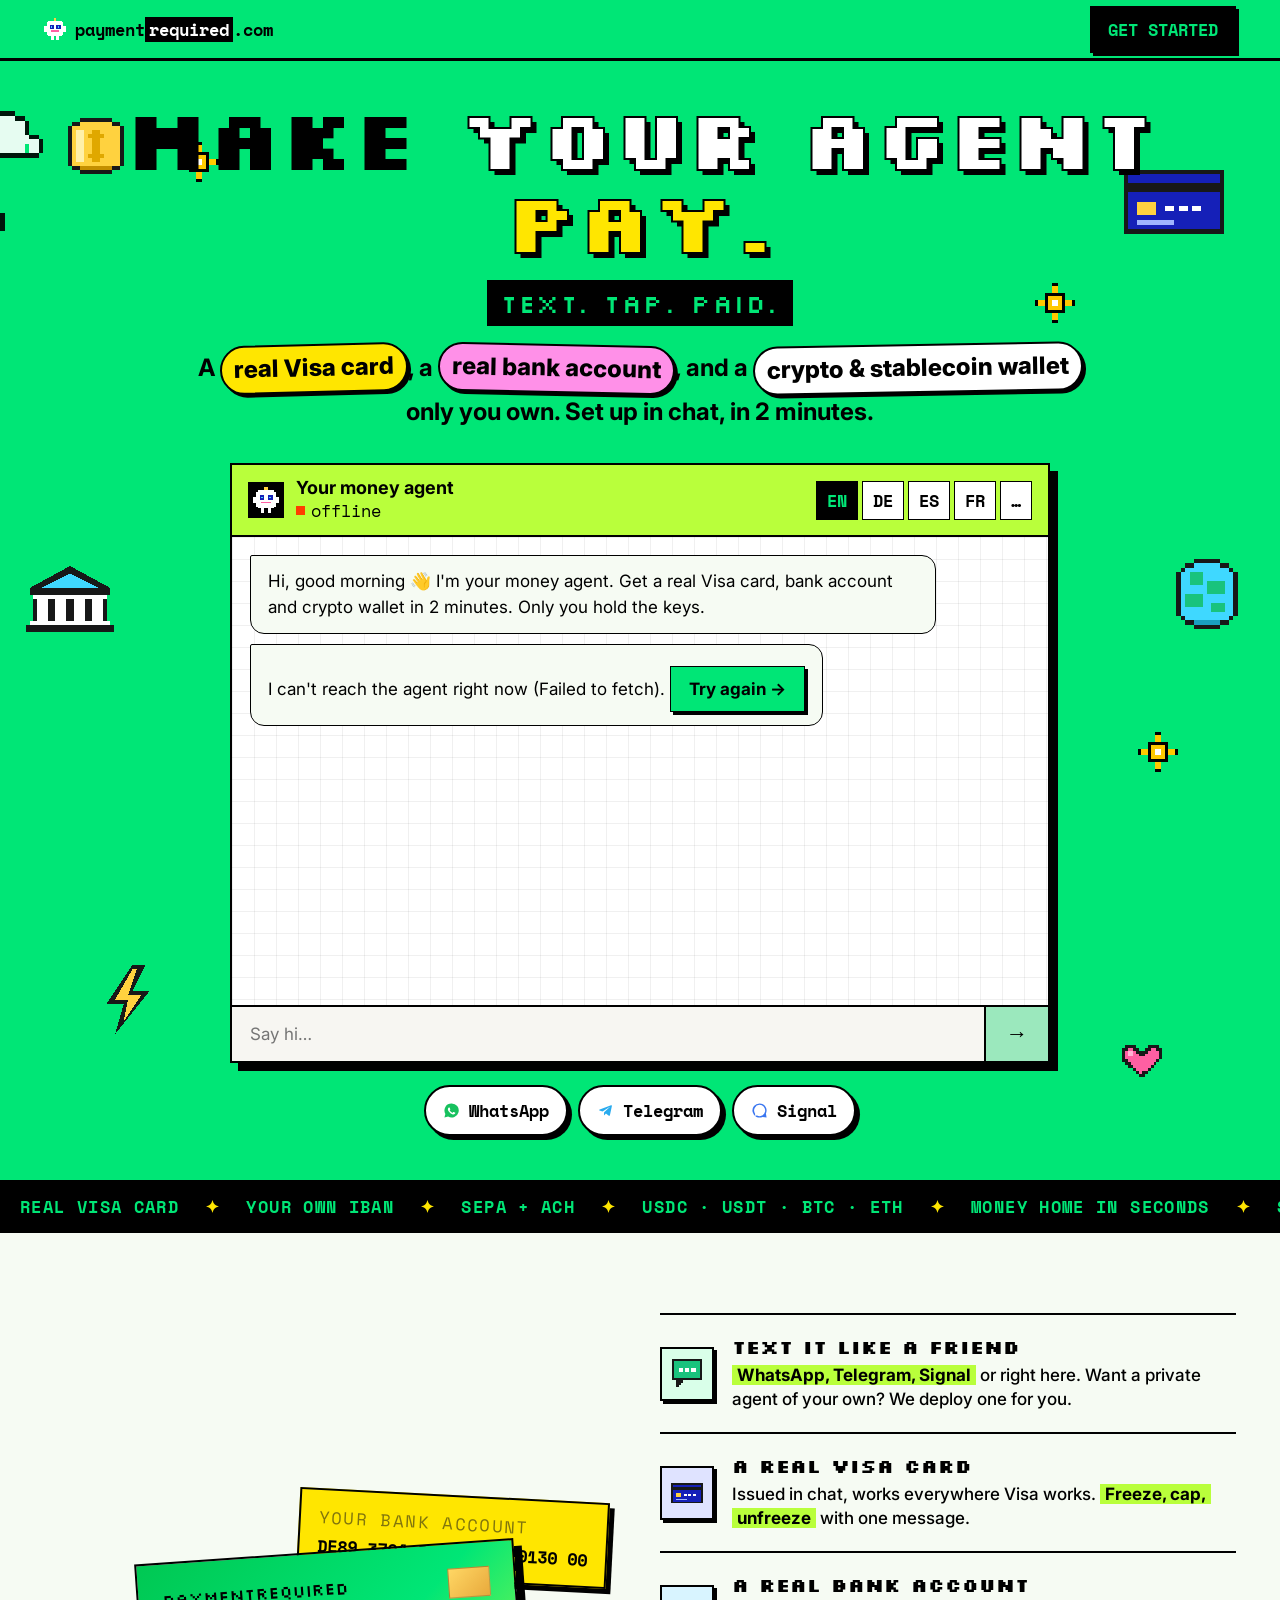
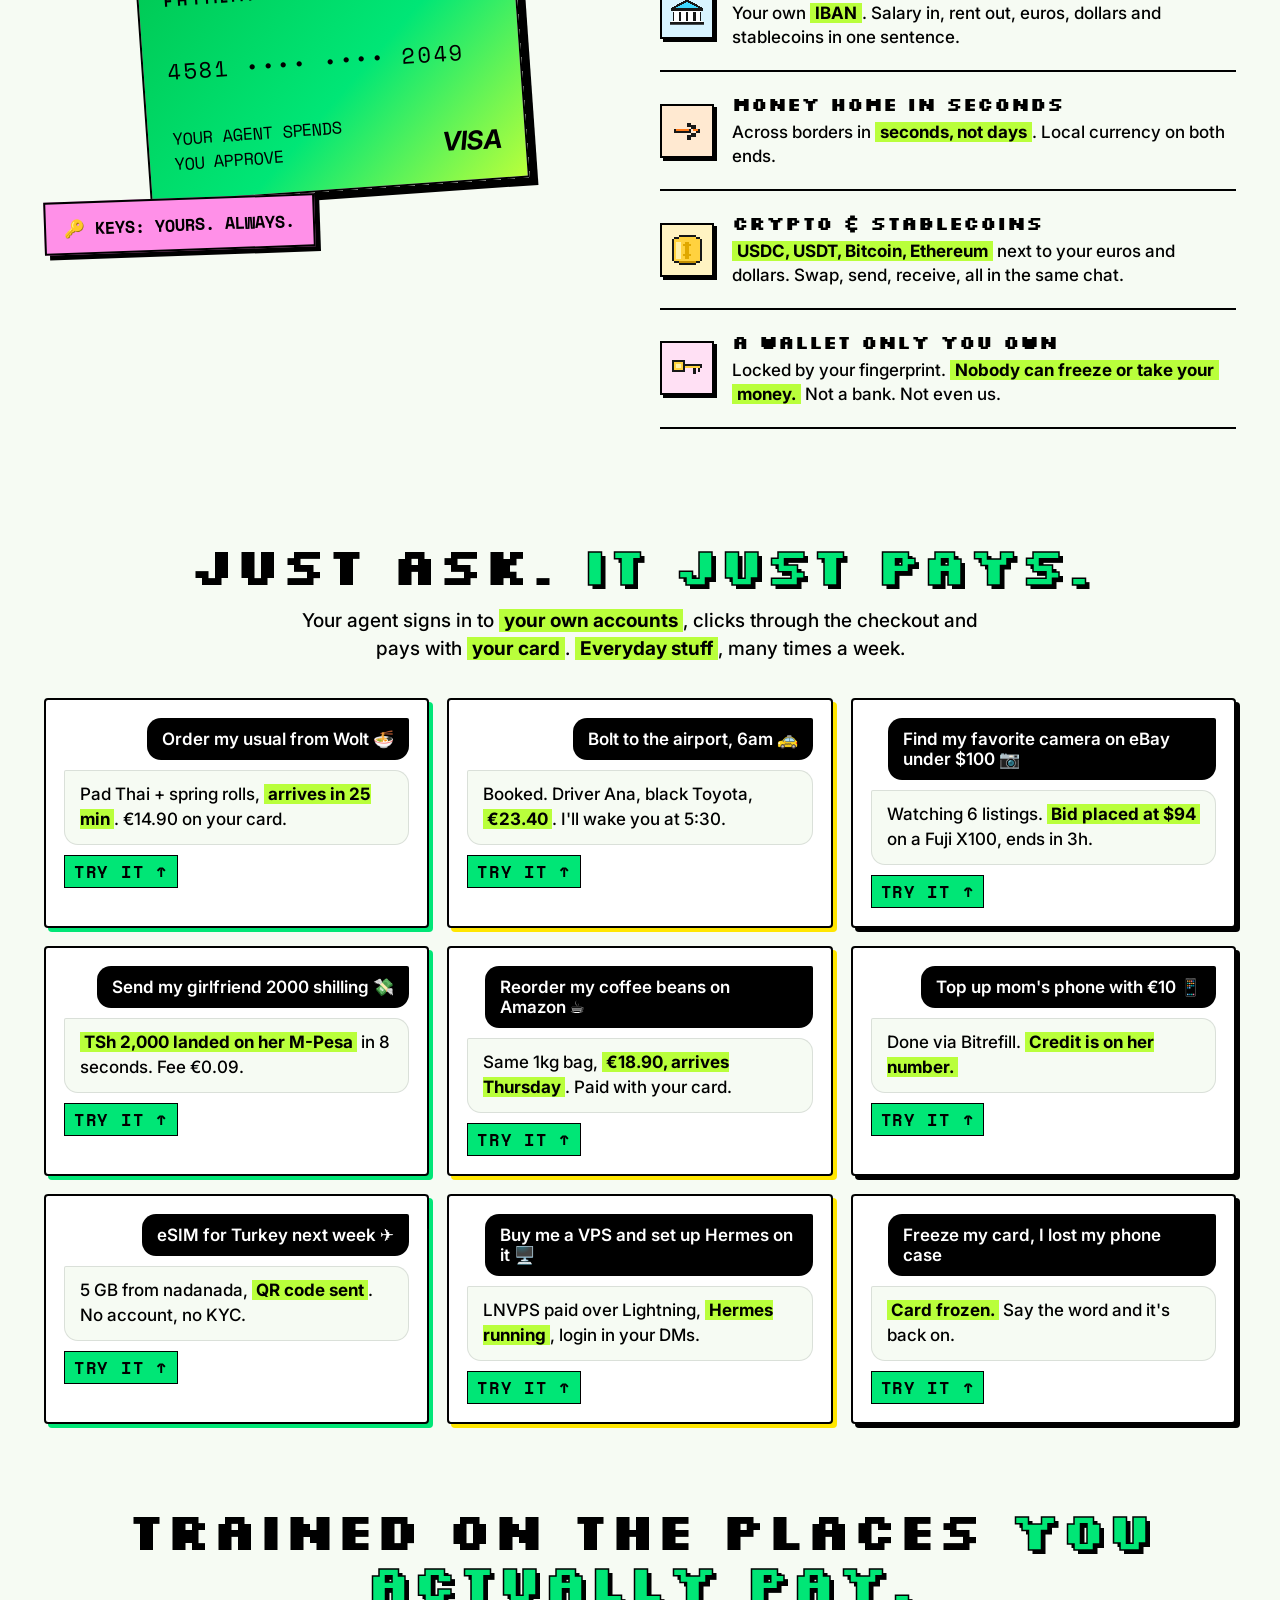
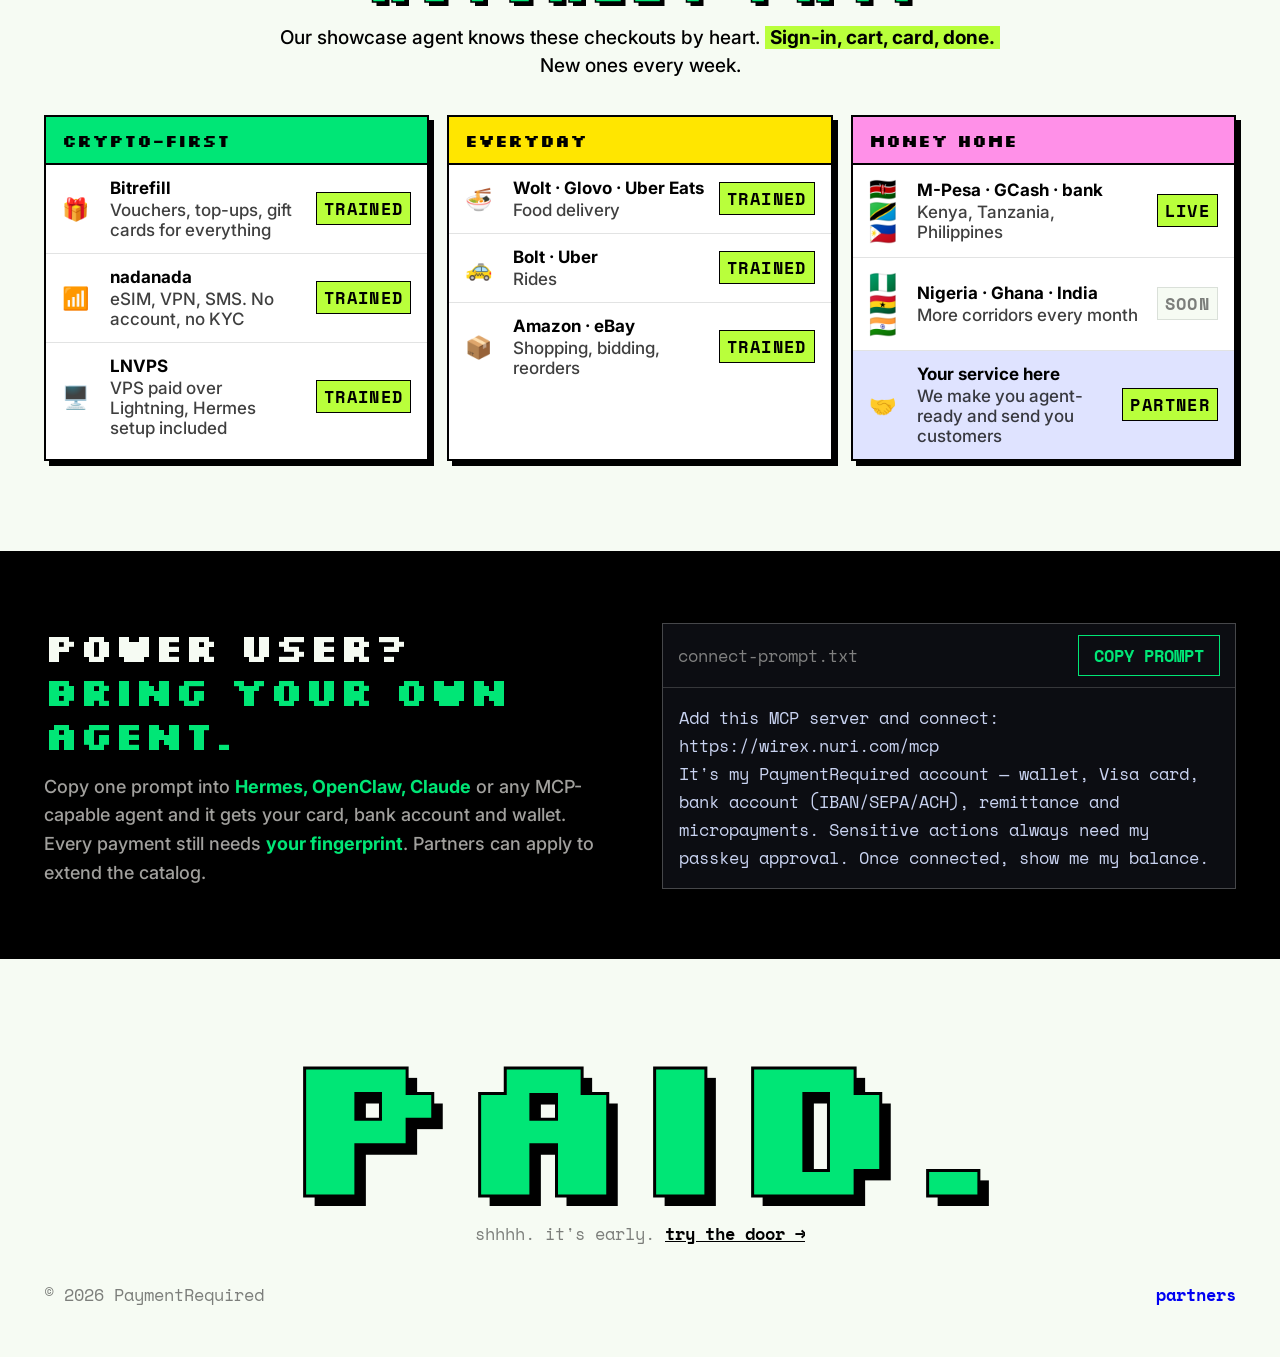
==== index.html @ 4d251772 "Hero text above clouds, pixel grid in chat, full-width chips on mobile" ====
<!doctype html>
<html lang="en">
<head>
<meta charset="utf-8">
<meta name="viewport" content="width=device-width, initial-scale=1, viewport-fit=cover">
<meta name="theme-color" content="#00e676">
<title>PaymentRequired — Make your agent pay</title>
<meta name="description" content="A real Visa card, a real bank account, and a wallet only you own. Run by an agent in the chats you already use.">
<meta property="og:title" content="PaymentRequired — Make your agent pay">
<meta property="og:description" content="Agent Visa card + bank account in 2 minutes. You hold the keys.">
<link rel="preconnect" href="https://fonts.googleapis.com">
<link rel="preconnect" href="https://fonts.gstatic.com" crossorigin>
<link href="https://fonts.googleapis.com/css2?family=Silkscreen:wght@400;700&family=Inter:wght@400;500;600;700&family=Space+Mono:wght@400;700&display=swap" rel="stylesheet">
<style>
:root{
  --paper:#f6fbf3; --ink:#000; --blue:#0000f2; --red:#ff3d00; --lav:#dfe3ff; --bubble:#ff90e8; --green:#00e676; --green2:#00c853; --lime:#b9ff3b;
  --yellow:#ffe600; --pink:#ff90e8; --orange:#ff7a1a; --cyan:#3fd8ff; --mint:#d9ffe9; --acid:#edff45;
  --dim:rgba(23,24,24,.55); --line:rgba(23,24,24,.12); --white:#fff;
}
*{margin:0;padding:0;box-sizing:border-box}
html{scroll-behavior:smooth}
body{background:var(--paper);color:var(--ink);font-family:Inter,system-ui,sans-serif;overflow-x:hidden;-webkit-font-smoothing:antialiased}
a{color:inherit}
.wrap{max-width:1240px;margin:0 auto;padding:0 24px}
svg.px{shape-rendering:crispEdges;image-rendering:pixelated}

/* nav */
nav{position:fixed;top:0;left:0;right:0;z-index:50;background:rgba(0,230,118,.94);backdrop-filter:blur(12px);border-bottom:3px solid var(--ink)}
nav .wrap{display:flex;align-items:center;justify-content:space-between;height:58px}
.logo{font-family:"Space Mono",monospace;font-weight:700;font-size:17px;text-decoration:none;display:flex;align-items:center;gap:9px}
.logo em{font-style:normal;color:#fff;background:var(--ink);padding:0 4px}
@media(max-width:420px){.logo .tld{display:none}}
.navcta{font-family:"Space Mono",monospace;font-size:17px;font-weight:700;text-decoration:none;background:var(--ink);color:var(--green);padding:9px 16px;border:2px solid var(--ink);box-shadow:3px 3px 0 var(--ink);transition:all .15s}
.navcta:hover{transform:translate(1px,1px);box-shadow:2px 2px 0 var(--blue)}

/* hero */
header{padding:96px 0 44px;position:relative;overflow:hidden;background:var(--green);color:var(--ink);border-bottom:3px solid var(--ink)}
.hero{display:flex;flex-direction:column;align-items:center;text-align:center;position:relative}
h1{font-family:Silkscreen,monospace;font-weight:700;text-transform:uppercase;font-size:clamp(34px,6.6vw,104px);line-height:.98;letter-spacing:-.01em;user-select:none}
h1 .l2{color:#fff;-webkit-text-stroke:2px var(--ink);text-shadow:5px 5px 0 var(--ink)}
h1 .l3{color:var(--yellow);-webkit-text-stroke:2px var(--ink);text-shadow:5px 5px 0 var(--ink)}
h1{text-shadow:none}
.punch{font-family:Silkscreen,monospace;font-size:clamp(17px,2.2vw,26px);margin-top:18px;letter-spacing:.06em;background:var(--ink);color:var(--green);display:inline-block;padding:6px 14px}
.tagline{margin:18px 0 30px;font-size:clamp(19px,2vw,24px);font-weight:700;max-width:56ch;line-height:1.7;color:var(--ink)}
.tagline b{color:var(--ink);background:var(--yellow);padding:2px 12px;box-shadow:3px 3px 0 var(--ink);border:2px solid var(--ink);border-radius:999px;white-space:nowrap;font-weight:800;display:inline-block;transform:rotate(-1.5deg)}
.tagline b:nth-of-type(2){background:var(--bubble);transform:rotate(1.2deg)}
.tagline b:nth-of-type(3){background:#fff;transform:rotate(-1deg)}


/* floating pixel sprites */
.sprite{position:absolute;pointer-events:none;z-index:0}
.sprite.cloud{z-index:0;opacity:.9}.sprite:not(.cloud):not(.spark){z-index:1}
.hero h1,.hero .punch,.hero .tagline{position:relative;z-index:2}
.sprite svg{width:100%;height:100%}
.s-coin{width:64px;top:6%;left:5%;animation:bob 3.2s ease-in-out infinite}
.s-card{width:110px;top:14%;right:4%;animation:tilt 5s ease-in-out infinite}
.s-bolt{width:52px;bottom:12%;left:8%;animation:zap 1.6s steps(2) infinite}
.s-heart{width:46px;bottom:8%;right:9%;animation:beat 1.4s ease-in-out infinite}
.s-bank{width:88px;top:48%;left:2%;animation:bob 4.2s ease-in-out .8s infinite}
.s-globe{width:70px;top:44%;right:3%;animation:spin 8s steps(8) infinite}
@media(max-width:1100px){.s-bank,.s-globe{display:none}}
@media(max-width:760px){.sprite:not(.cloud){display:none}}
.cloud{width:150px;animation:drift 40s linear infinite}
.c1{top:7%;left:-8%}.c2{top:20%;left:-20%;width:110px;animation-duration:55s;animation-delay:-20s}.c3{top:12%;left:-14%;width:190px;animation-duration:70s;animation-delay:-45s}.c4{top:26%;left:-10%;width:120px;animation-duration:48s;animation-delay:-10s}
@keyframes drift{to{transform:translateX(120vw)}}
.spark{width:40px;animation:twinkle 1.8s steps(2) infinite}
.k1{top:12%;left:14%}.k2{top:24%;right:16%;animation-delay:.5s}.k3{bottom:14%;left:18%;animation-delay:.9s}.k4{top:62%;right:8%;animation-delay:1.3s}
@keyframes twinkle{50%{opacity:.25;transform:scale(.7) rotate(45deg)}}
@media(max-width:760px){.cloud{width:80px}.spark{display:none}}
@keyframes bob{50%{transform:translateY(-14px)}}
@keyframes tilt{0%,100%{transform:rotate(-8deg)}50%{transform:rotate(8deg) translateY(-8px)}}
@keyframes zap{0%{opacity:1;transform:scale(1)}50%{opacity:.45;transform:scale(1.12)}100%{opacity:1;transform:scale(1)}}
@keyframes beat{0%,100%{transform:scale(1)}30%{transform:scale(1.22)}}
@keyframes spin{to{transform:rotateY(360deg)}}

/* centered chat */
.chatbox{width:min(820px,100%);background:var(--white);color:var(--ink);border:2px solid var(--ink);box-shadow:8px 8px 0 var(--ink);display:flex;flex-direction:column;height:min(600px,70svh);position:relative;z-index:2;text-align:left}
@media(max-width:760px){.chips{width:100%}.chip{flex:1 1 auto;text-align:center}nav .wrap{height:54px}.logo{font-size:17px;gap:6px}.navcta{padding:8px 12px;box-shadow:2px 2px 0 var(--pink)}header{padding:78px 0 28px}.wrap{padding:0 12px}.chatbox{height:78svh;box-shadow:5px 5px 0 var(--ink)}.chathead{padding:10px 12px;flex-wrap:wrap}.langs{margin-left:auto}.langs button{padding:6px 8px}.msgs{padding:12px}.msg{max-width:94%}.msgbtns{gap:8px}.mbtn{padding:11px 13px;flex:1;justify-content:center}.chathead .who{font-size:17px}}
.chathead{display:flex;align-items:center;gap:12px;padding:12px 16px;border-bottom:2px solid var(--ink);background:var(--lime)}
.avatar{width:36px;height:36px;background:var(--ink);display:grid;place-items:center;flex-shrink:0}
.avatar svg{width:26px;height:26px}
.chathead .who{font-weight:700;font-size:18px}
.chathead .st{font-family:"Space Mono",monospace;font-size:17px;color:var(--ink);display:flex;align-items:center;gap:6px;min-height:15px}
.chathead .st::before{content:"";width:9px;height:9px;background:var(--green2);animation:blink 2s infinite;flex-shrink:0}
.chathead .st.err::before{background:var(--red)}
@keyframes blink{50%{opacity:.35}}
.langs{margin-left:auto;display:flex;gap:4px}
.langs button{font-family:"Space Mono",monospace;font-size:17px;font-weight:700;border:1.5px solid var(--ink);background:var(--white);padding:6px 10px;cursor:pointer;transition:all .12s}
.langs button:hover,.langs button.on{background:var(--ink);color:var(--green)}
.msgs{flex:1;overflow-y:auto;padding:18px;display:flex;flex-direction:column;gap:10px;scrollbar-width:thin;background-color:var(--white);background-image:linear-gradient(rgba(0,0,0,.06) 1px,transparent 1px),linear-gradient(90deg,rgba(0,0,0,.06) 1px,transparent 1px);background-size:22px 22px}
.msg{max-width:88%;padding:13px 17px;font-size:17px;line-height:1.5;animation:pop .28s ease both;border:1.5px solid var(--ink);word-break:break-word}
@keyframes pop{from{opacity:0;transform:translateY(6px)}}
.msg.bot{background:var(--paper);align-self:flex-start;border-radius:2px 14px 14px 14px}
.msg.me{background:var(--ink);color:var(--white);border-color:var(--ink);align-self:flex-end;border-radius:14px 2px 14px 14px}
.msg a{color:var(--blue);font-weight:600}
.msg.me a{color:var(--lime)}
.msg .cta{display:inline-block;cursor:pointer;font-family:inherit;margin-top:8px;background:var(--green);color:var(--ink);text-decoration:none;padding:12px 18px;font-weight:700;font-size:17px;box-shadow:3px 3px 0 var(--ink);border:1.5px solid var(--ink)}
.msg .cta:hover{transform:translate(1px,1px);box-shadow:2px 2px 0 var(--ink)}
.chips{display:flex;flex-wrap:wrap;gap:8px;align-self:flex-start;animation:pop .3s .1s ease both}
.chip{padding:11px 18px;border:2px solid var(--ink);background:var(--white);font-size:17px;font-weight:700;cursor:pointer;font-family:inherit;border-radius:999px;transition:all .12s;box-shadow:3px 3px 0 var(--ink)}
.chip:active{transform:translate(2px,2px);box-shadow:1px 1px 0 var(--ink)}
.chip:hover{background:var(--ink);color:var(--paper)}
.chip.hot{background:var(--yellow);border-color:var(--ink);box-shadow:3px 3px 0 var(--ink)}
.chip.hot:hover{background:var(--ink);color:var(--paper)}
.typing{display:flex;gap:5px;padding:13px 16px;background:var(--paper);border:1.5px solid var(--ink);border-radius:2px 14px 14px 14px;align-self:flex-start;width:max-content}
.typing i{width:6px;height:6px;background:var(--green2);animation:tp 1.1s steps(2) infinite}
.typing i:nth-child(2){animation-delay:.18s;background:var(--pink)}.typing i:nth-child(3){animation-delay:.36s;background:var(--green)}
@keyframes tp{50%{transform:translateY(-4px)}}
.composer{display:flex;border-top:2px solid var(--ink)}
.composer input{flex:1;min-width:0;border:none;padding:17px 18px;font-size:17px;font-family:inherit;outline:none;background:var(--white);color:var(--ink)}
.composer input:disabled{background:#f7f6f2}
.composer button{width:64px;border:none;border-left:2px solid var(--ink);background:var(--green);color:var(--ink);font-size:22px;cursor:pointer;transition:background .15s}
.composer button:hover{background:var(--ink);color:var(--green)}
.composer button:disabled{background:#9be8bd;cursor:wait}

.msgbtns{display:flex;gap:10px;flex-wrap:wrap;justify-content:center;margin-top:22px;position:relative;z-index:2}
.mbtn{display:inline-flex;align-items:center;gap:9px;font-family:"Space Mono",monospace;font-size:17px;font-weight:700;text-decoration:none;border:2px solid var(--ink);padding:11px 17px;background:var(--white);color:var(--ink);transition:all .15s;box-shadow:4px 4px 0 var(--ink);border-radius:999px}
.mbtn:hover{transform:translate(2px,2px);box-shadow:1px 1px 0 var(--ink)}
.mbtn.wa:hover{background:var(--lime)}.mbtn.tg:hover{background:#cdeaff}.mbtn.sg:hover{background:#d9e2ff}
.mbtn svg{width:17px;height:17px}

/* approval overlay */
.overlay{position:fixed;inset:0;z-index:100;background:rgba(0,0,0,.55);backdrop-filter:blur(6px);display:none;align-items:center;justify-content:center;padding:20px}
.overlay.on{display:flex}
.ovbox{background:var(--white);border:3px solid var(--ink);box-shadow:8px 8px 0 var(--green);padding:32px 28px;max-width:440px;width:100%;text-align:center}
.ovbox h3{font-family:Silkscreen,monospace;font-size:19px;text-transform:uppercase;line-height:1.3;margin:14px 0 10px}
.ovbox p{font-size:17px;color:var(--dim);font-weight:500;line-height:1.5}
.ovspin{display:flex;gap:8px;justify-content:center}
.ovspin i{width:12px;height:12px;background:var(--green2);animation:tp 1.1s steps(2) infinite}
.ovspin i:nth-child(2){animation-delay:.18s;background:var(--bubble)}.ovspin i:nth-child(3){animation-delay:.36s;background:var(--yellow)}
.ovbtn{margin-top:22px;width:100%;font-family:"Space Mono",monospace;font-size:17px;font-weight:700;background:var(--green);border:2px solid var(--ink);box-shadow:4px 4px 0 var(--ink);padding:14px;cursor:pointer}
.ovbtn:active{transform:translate(2px,2px);box-shadow:1px 1px 0 var(--ink)}
.ovlink{margin-top:14px;background:none;border:none;font-family:"Space Mono",monospace;font-size:17px;color:var(--dim);cursor:pointer;text-decoration:underline}
/* strip */
.strip{border-bottom:3px solid var(--ink);background:var(--ink);color:var(--green);overflow:hidden}
.strip .inner{display:flex;width:max-content;animation:mar 24s linear infinite;padding:11px 0}
@keyframes mar{to{transform:translateX(-50%)}}
.strip span{font-family:"Space Mono",monospace;font-size:17px;font-weight:700;letter-spacing:.08em;white-space:nowrap;padding:0 20px;text-transform:uppercase}
.strip .dot{padding:0 6px;color:var(--yellow)}

/* card visual + features */
.split{display:grid;grid-template-columns:1fr 1fr;gap:40px;padding:80px 0 30px;align-items:center}
@media(max-width:960px){.split{grid-template-columns:1fr}}
.cardside{position:relative;min-height:400px;display:grid;place-items:center}
@media(max-width:760px){.cardside{min-height:0;display:flex;flex-direction:column;gap:18px;align-items:stretch;padding:8px 8px 14px}.cardside .iban,.cardside .keytag{position:static;transform:none;width:100%}.cardside .visa{width:100%;transform:none}.cardside:hover .visa,.cardside:hover .iban,.cardside:hover .keytag{transform:none}.split{padding:40px 0 20px;gap:24px}}
.visa{width:min(380px,92%);aspect-ratio:1.586;background:linear-gradient(135deg,#00c853,#00e676 55%,#b9ff3b);color:var(--ink);border:2px solid var(--ink);box-shadow:8px 8px 0 var(--ink);padding:24px;display:flex;flex-direction:column;justify-content:space-between;transform:rotate(-4deg);transition:transform .4s cubic-bezier(.2,.8,.2,1);position:relative;z-index:3;overflow:hidden}
.visa::after{content:"";position:absolute;inset:0;background:linear-gradient(115deg,transparent 40%,rgba(255,255,255,.18) 50%,transparent 60%);transform:translateX(-120%);animation:shine 4s ease-in-out infinite}
@keyframes shine{40%{transform:translateX(120%)}100%{transform:translateX(120%)}}
.cardside:hover .visa{transform:rotate(0) scale(1.03)}
.visa .top{display:flex;justify-content:space-between;align-items:flex-start}
.visa .brand{font-family:Silkscreen,monospace;font-size:17px}
.visa .chipp{width:42px;height:30px;background:linear-gradient(135deg,#ffd764,#e8a93c);border:1px solid rgba(0,0,0,.25)}
.visa .num{font-family:"Space Mono",monospace;font-size:clamp(17px,2.2vw,22px);letter-spacing:.12em}
.visa .bot{display:flex;justify-content:space-between;align-items:flex-end;font-family:"Space Mono",monospace;font-size:17px}
.visa .vlogo{font-style:italic;font-weight:700;font-size:26px;font-family:Inter,sans-serif;letter-spacing:-.03em}
.iban{position:absolute;top:6%;right:2%;background:var(--yellow);border:2px solid var(--ink);box-shadow:5px 5px 0 var(--ink);padding:14px 18px;transform:rotate(3deg);z-index:2;transition:transform .4s}
.cardside:hover .iban{transform:rotate(6deg) translateY(-6px)}
.iban .lbl{font-family:"Space Mono",monospace;font-size:17px;letter-spacing:.14em;color:var(--dim);text-transform:uppercase}
.iban .val{font-family:"Space Mono",monospace;font-size:17px;font-weight:700;margin-top:4px}
.keytag{position:absolute;bottom:5%;left:0;background:var(--bubble);color:var(--ink);border:2px solid var(--ink);box-shadow:5px 5px 0 var(--ink);padding:12px 18px;transform:rotate(-2deg);z-index:4;font-family:"Space Mono",monospace;font-size:17px;font-weight:700;transition:transform .4s}
.cardside:hover .keytag{transform:rotate(-5deg) translateY(4px)}

.feat{display:flex;flex-direction:column;gap:0;border-top:2px solid var(--ink)}
.frow{display:grid;grid-template-columns:56px 1fr;gap:16px;align-items:center;padding:20px 0;border-bottom:2px solid var(--ink);transition:background .15s}
.frow:hover{background:var(--white)}
.frow .ic{width:54px;height:54px;border:2px solid var(--ink);display:grid;place-items:center;box-shadow:3px 3px 0 var(--ink)}
.frow .ic svg{width:34px;height:34px}
.frow h3{font-family:Silkscreen,monospace;font-size:19px;text-transform:uppercase;line-height:1.3}
.frow p{font-size:17px;color:var(--ink);font-weight:500;margin-top:3px;line-height:1.45}
.frow p b{color:var(--ink);background:var(--lime);padding:0 5px;box-decoration-break:clone;-webkit-box-decoration-break:clone}

/* ask bubbles */
.askwrap{padding:80px 0}
.askhead{font-family:Silkscreen,monospace;text-transform:uppercase;font-size:clamp(24px,4.2vw,52px);line-height:1;margin-bottom:38px;text-align:center}
.askhead em{font-style:normal;color:var(--green);-webkit-text-stroke:1.5px var(--ink);text-shadow:4px 4px 0 var(--ink)}
.bubbles{display:grid;grid-template-columns:repeat(3,1fr);gap:18px}
@media(max-width:960px){.bubbles{grid-template-columns:1fr}}
.bub{background:var(--white);border:2px solid var(--ink);box-shadow:4px 4px 0 var(--ink);padding:18px;display:flex;flex-direction:column;gap:10px;transition:transform .15s;cursor:pointer;border-radius:4px}
.bub:hover{transform:translate(-2px,-2px);box-shadow:6px 6px 0 var(--ink)}
.bub:nth-child(1){box-shadow:4px 4px 0 var(--green)}.bub:nth-child(2){box-shadow:4px 4px 0 var(--yellow)}.bub:nth-child(3){box-shadow:4px 4px 0 var(--ink)}
.bub:nth-child(4){box-shadow:4px 4px 0 var(--green)}.bub:nth-child(5){box-shadow:4px 4px 0 var(--yellow)}.bub:nth-child(6){box-shadow:4px 4px 0 var(--ink)}
.bub .q{align-self:flex-end;background:var(--ink);color:var(--white);padding:11px 15px;border-radius:14px 2px 14px 14px;font-size:17px;font-weight:600;max-width:95%}
.bub .a{align-self:flex-start;background:var(--paper);border:1.5px solid var(--line);padding:11px 15px;border-radius:2px 14px 14px 14px;font-size:17px;color:var(--ink);font-weight:500;line-height:1.5}
.bub .a b{color:var(--ink);background:var(--lime);padding:0 4px}
.bub .try{font-family:"Space Mono",monospace;font-size:17px;color:var(--ink);background:var(--green);align-self:flex-start;padding:3px 9px;border:1.5px solid var(--ink);font-weight:700;letter-spacing:.1em}


.askintro{text-align:center;max-width:60ch;margin:-22px auto 34px;font-size:19px;color:var(--ink);font-weight:500;line-height:1.5}
.askintro b{color:var(--ink);background:var(--lime);padding:0 5px}
.bub:nth-child(7){box-shadow:4px 4px 0 var(--green)}.bub:nth-child(8){box-shadow:4px 4px 0 var(--yellow)}.bub:nth-child(9){box-shadow:4px 4px 0 var(--ink)}
.catwrap{padding:0 0 90px}
.cat{display:grid;grid-template-columns:repeat(3,1fr);gap:18px}
@media(max-width:960px){.cat{grid-template-columns:1fr}}
.catgroup{border:2px solid var(--ink);background:var(--white);box-shadow:5px 5px 0 var(--ink)}
.catgroup h4{font-family:Silkscreen,monospace;font-size:17px;text-transform:uppercase;padding:12px 16px;border-bottom:2px solid var(--ink);background:var(--green)}
.catgroup:nth-child(2) h4{background:var(--yellow)}.catgroup:nth-child(3) h4{background:var(--bubble)}
.catitem{display:grid;grid-template-columns:36px 1fr auto;gap:12px;align-items:center;padding:13px 16px;border-bottom:1.5px solid var(--line);text-decoration:none;transition:background .12s}
.catitem:last-child{border-bottom:none}
a.catitem:hover{background:var(--paper)}
.catitem .ci{font-size:22px;line-height:1}
.catitem b{display:block;font-size:17px}
.catitem small{display:block;font-size:17px;color:var(--ink);opacity:.75;font-weight:500;margin-top:2px}
.catitem .tag{font-family:"Space Mono",monospace;font-size:17px;font-weight:700;text-transform:uppercase;letter-spacing:.08em;border:1.5px solid var(--ink);padding:3px 7px;background:var(--lime)}
.catitem .tag.soon{background:var(--paper);color:var(--dim);border-color:var(--line)}
.catitem.partner{background:var(--lav)}
/* pro */
.pro{background:var(--ink);color:var(--paper);padding:70px 0;border-top:2px solid var(--ink)}
.pro .wrap{display:grid;grid-template-columns:1fr 1fr;gap:44px;align-items:center}
@media(max-width:900px){.pro .wrap{grid-template-columns:1fr}}
.pro h2{font-family:Silkscreen,monospace;text-transform:uppercase;font-size:clamp(22px,3.2vw,40px);line-height:1.1}
.pro h2 em{font-style:normal;color:var(--green)}
.pro p{margin-top:16px;font-size:18px;line-height:1.6;color:rgba(244,243,238,.66);max-width:46ch;font-weight:500}
.pro p b{color:var(--green)}
.codebox{background:#0c0d12;border:1.5px solid rgba(244,243,238,.25)}
.cbh{display:flex;justify-content:space-between;align-items:center;padding:11px 15px;border-bottom:1.5px solid rgba(244,243,238,.18);font-family:"Space Mono",monospace;font-size:17px;color:rgba(244,243,238,.5)}
.copybtn{font-family:"Space Mono",monospace;font-size:17px;font-weight:700;padding:7px 15px;border:1.5px solid var(--green);background:transparent;color:var(--green);cursor:pointer;transition:all .15s}
.copybtn:hover{background:var(--green);color:var(--ink)}
.codebox pre{padding:16px;font-family:"Space Mono",monospace;font-size:17px;line-height:1.65;color:#c8d2f0;white-space:pre-wrap;word-break:break-word}

/* footer */
/* rainbow foot */
.bigfoot{font-family:Silkscreen,monospace;font-weight:700;text-transform:uppercase;font-size:clamp(64px,16vw,260px);line-height:.85;text-align:center;padding:70px 0 0;user-select:none;letter-spacing:-.02em;color:var(--green);-webkit-text-stroke:3px var(--ink);text-shadow:10px 10px 0 var(--ink)}
@keyframes hue{to{background-position:300% 0}}
.shh{text-align:center;font-family:"Space Mono",monospace;font-size:17px;color:var(--dim);padding:18px 0 0}.shh a{color:var(--ink);font-weight:700}
footer{padding:36px 0 50px}
footer .wrap{display:flex;justify-content:space-between;flex-wrap:wrap;gap:16px;font-family:"Space Mono",monospace;font-size:17px;color:var(--dim)}
footer a{color:var(--blue);text-decoration:none;font-weight:700}
</style>
</head>
<body>

<!-- pixel sprite definitions -->
<svg width="0" height="0" style="position:absolute">
  <defs>
    <symbol id="px-coin" viewBox="0 0 16 16"><rect x="4" y="1" width="8" height="1" fill="#171818"/><rect x="2" y="2" width="2" height="1" fill="#171818"/><rect x="12" y="2" width="2" height="1" fill="#171818"/><rect x="4" y="2" width="8" height="1" fill="#ffd23f"/><rect x="1" y="3" width="1" height="10" fill="#171818"/><rect x="14" y="3" width="1" height="10" fill="#171818"/><rect x="2" y="3" width="12" height="10" fill="#ffd23f"/><rect x="3" y="4" width="2" height="8" fill="#fff0a8"/><rect x="7" y="4" width="2" height="8" fill="#e0a800"/><rect x="6" y="5" width="4" height="1" fill="#e0a800"/><rect x="6" y="10" width="4" height="1" fill="#e0a800"/><rect x="2" y="13" width="2" height="1" fill="#171818"/><rect x="12" y="13" width="2" height="1" fill="#171818"/><rect x="4" y="13" width="8" height="1" fill="#c48f00"/><rect x="4" y="14" width="8" height="1" fill="#171818"/></symbol>
    <symbol id="px-card" viewBox="0 0 24 16"><rect x="1" y="1" width="22" height="14" fill="#171818"/><rect x="2" y="2" width="20" height="12" fill="#1520b8"/><rect x="2" y="4" width="20" height="2" fill="#171818"/><rect x="4" y="8" width="4" height="3" fill="#ffd23f"/><rect x="10" y="9" width="2" height="1" fill="#fff"/><rect x="13" y="9" width="2" height="1" fill="#fff"/><rect x="16" y="9" width="2" height="1" fill="#fff"/><rect x="4" y="12" width="8" height="1" fill="#9fb4ff"/></symbol>
    <symbol id="px-bolt" viewBox="0 0 12 16"><path fill="#171818" d="M7 0h3L7 6h4L3 16l2-7H1z"/><path fill="#ffd23f" d="M7 1h1L6 7h3L5 13l1-5H3z"/></symbol>
    <symbol id="px-heart" viewBox="0 0 16 14"><path fill="#171818" d="M2 1h4v1h1v1h2V2h1V1h4v1h1v4h-1v1h-1v1h-1v1h-1v1h-1v1h-1v1H7v-1H6v-1H5v-1H4V9H3V8H2V7H1V2h1z"/><path fill="#ff5fa2" d="M3 2h2v1h1v1h1v1h2V4h1V3h1V2h2v1h1v3h-1v1h-1v1h-1v1h-1v1H8v1H7v-1H6V9H5V8H4V7H3V6H2V3h1z"/><rect x="3" y="3" width="2" height="2" fill="#ffb3d3"/></symbol>
    <symbol id="px-bank" viewBox="0 0 24 18"><path fill="#171818" d="M12 0l11 6v2H1V6z"/><path fill="#3fd8ff" d="M12 2l8 4H4z"/><rect x="2" y="8" width="20" height="1" fill="#fff"/><rect x="3" y="9" width="3" height="6" fill="#fff"/><rect x="8" y="9" width="3" height="6" fill="#fff"/><rect x="13" y="9" width="3" height="6" fill="#fff"/><rect x="18" y="9" width="3" height="6" fill="#fff"/><rect x="2" y="9" width="1" height="6" fill="#171818"/><rect x="6" y="9" width="2" height="6" fill="#171818"/><rect x="11" y="9" width="2" height="6" fill="#171818"/><rect x="16" y="9" width="2" height="6" fill="#171818"/><rect x="21" y="9" width="1" height="6" fill="#171818"/><rect x="1" y="15" width="22" height="1" fill="#fff"/><rect x="0" y="16" width="24" height="2" fill="#171818"/></symbol>
    <symbol id="px-globe" viewBox="0 0 16 16"><rect x="5" y="0" width="6" height="1" fill="#171818"/><rect x="3" y="1" width="2" height="1" fill="#171818"/><rect x="11" y="1" width="2" height="1" fill="#171818"/><rect x="5" y="1" width="6" height="1" fill="#3fd8ff"/><rect x="2" y="2" width="1" height="1" fill="#171818"/><rect x="13" y="2" width="1" height="1" fill="#171818"/><rect x="3" y="2" width="10" height="1" fill="#3fd8ff"/><rect x="1" y="3" width="1" height="10" fill="#171818"/><rect x="14" y="3" width="1" height="10" fill="#171818"/><rect x="2" y="3" width="12" height="10" fill="#3fd8ff"/><rect x="4" y="3" width="3" height="3" fill="#19c37d"/><rect x="8" y="5" width="4" height="3" fill="#19c37d"/><rect x="3" y="8" width="4" height="3" fill="#19c37d"/><rect x="9" y="10" width="3" height="2" fill="#19c37d"/><rect x="2" y="13" width="1" height="1" fill="#171818"/><rect x="13" y="13" width="1" height="1" fill="#171818"/><rect x="3" y="13" width="10" height="1" fill="#3fd8ff"/><rect x="3" y="14" width="2" height="1" fill="#171818"/><rect x="11" y="14" width="2" height="1" fill="#171818"/><rect x="5" y="14" width="6" height="1" fill="#1a9fc0"/><rect x="5" y="15" width="6" height="1" fill="#171818"/></symbol>
    <symbol id="px-bot" viewBox="0 0 16 16"><rect x="7" y="0" width="2" height="2" fill="#ffd23f"/><rect x="3" y="2" width="10" height="1" fill="#fff"/><rect x="2" y="3" width="12" height="9" fill="#fff"/><rect x="4" y="5" width="3" height="3" fill="#1520b8"/><rect x="9" y="5" width="3" height="3" fill="#1520b8"/><rect x="5" y="6" width="1" height="1" fill="#3fd8ff"/><rect x="10" y="6" width="1" height="1" fill="#3fd8ff"/><rect x="5" y="9" width="6" height="1" fill="#ff5fa2"/><rect x="3" y="12" width="10" height="1" fill="#fff"/><rect x="0" y="6" width="2" height="4" fill="#fff"/><rect x="14" y="6" width="2" height="4" fill="#fff"/><rect x="5" y="13" width="2" height="3" fill="#fff"/><rect x="9" y="13" width="2" height="3" fill="#fff"/></symbol>
    <symbol id="px-key" viewBox="0 0 16 16"><rect x="1" y="4" width="6" height="6" fill="#171818"/><rect x="2" y="5" width="4" height="4" fill="#ffd23f"/><rect x="3" y="6" width="2" height="2" fill="#fff0a8"/><rect x="7" y="6" width="8" height="2" fill="#171818"/><rect x="7" y="7" width="7" height="1" fill="#ffd23f"/><rect x="11" y="8" width="1" height="3" fill="#171818"/><rect x="13" y="8" width="1" height="2" fill="#171818"/></symbol>
    <symbol id="px-chat" viewBox="0 0 16 16"><rect x="1" y="1" width="14" height="10" fill="#171818"/><rect x="2" y="2" width="12" height="8" fill="#19c37d"/><rect x="4" y="5" width="2" height="2" fill="#fff"/><rect x="7" y="5" width="2" height="2" fill="#fff"/><rect x="10" y="5" width="2" height="2" fill="#fff"/><rect x="3" y="11" width="3" height="1" fill="#171818"/><rect x="3" y="12" width="2" height="1" fill="#171818"/><rect x="3" y="13" width="1" height="1" fill="#171818"/></symbol>
    <symbol id="px-cloud" viewBox="0 0 32 18"><rect x="8" y="2" width="8" height="1" fill="#000"/><rect x="6" y="3" width="2" height="1" fill="#000"/><rect x="16" y="3" width="2" height="1" fill="#000"/><rect x="8" y="3" width="8" height="1" fill="#fff"/><rect x="5" y="4" width="1" height="3" fill="#000"/><rect x="18" y="4" width="1" height="2" fill="#000"/><rect x="6" y="4" width="12" height="3" fill="#fff"/><rect x="19" y="6" width="6" height="1" fill="#000"/><rect x="18" y="6" width="1" height="1" fill="#fff"/><rect x="25" y="7" width="2" height="1" fill="#000"/><rect x="19" y="7" width="6" height="1" fill="#fff"/><rect x="3" y="7" width="2" height="1" fill="#000"/><rect x="5" y="7" width="14" height="1" fill="#fff"/><rect x="27" y="8" width="1" height="3" fill="#000"/><rect x="2" y="8" width="1" height="1" fill="#000"/><rect x="3" y="8" width="24" height="3" fill="#fff"/><rect x="1" y="9" width="1" height="4" fill="#000"/><rect x="2" y="9" width="1" height="4" fill="#fff"/><rect x="28" y="11" width="2" height="1" fill="#000"/><rect x="27" y="11" width="1" height="2" fill="#fff"/><rect x="30" y="12" width="1" height="3" fill="#000"/><rect x="28" y="12" width="2" height="3" fill="#fff"/><rect x="3" y="11" width="24" height="4" fill="#fff"/><rect x="2" y="13" width="1" height="2" fill="#000"/><rect x="3" y="15" width="27" height="1" fill="#000"/></symbol>
    <symbol id="px-spark" viewBox="0 0 12 12"><rect x="5" y="0" width="2" height="3" fill="#000"/><rect x="0" y="5" width="3" height="2" fill="#000"/><rect x="9" y="5" width="3" height="2" fill="#000"/><rect x="5" y="9" width="2" height="3" fill="#000"/><rect x="3" y="3" width="6" height="6" fill="#000"/><rect x="5" y="1" width="2" height="2" fill="#ffc900"/><rect x="1" y="5" width="2" height="2" fill="#ffc900"/><rect x="9" y="5" width="2" height="2" fill="#ffc900"/><rect x="5" y="9" width="2" height="2" fill="#ffc900"/><rect x="4" y="4" width="4" height="4" fill="#ffc900"/><rect x="5" y="5" width="2" height="2" fill="#fff"/></symbol>
    <symbol id="px-send" viewBox="0 0 16 16"><rect x="2" y="7" width="8" height="2" fill="#171818"/><rect x="8" y="4" width="2" height="2" fill="#171818"/><rect x="10" y="5" width="2" height="2" fill="#171818"/><rect x="12" y="7" width="2" height="2" fill="#171818"/><rect x="10" y="9" width="2" height="2" fill="#171818"/><rect x="8" y="10" width="2" height="2" fill="#171818"/><rect x="3" y="7" width="6" height="1" fill="#ff7a1a"/><rect x="11" y="7" width="2" height="1" fill="#ff7a1a"/></symbol>
  </defs>
</svg>

<nav>
  <div class="wrap">
    <a class="logo" href="#top"><svg class="px" width="22" height="22"><use href="#px-bot"/></svg><span>payment<em>required</em><span class="tld">.com</span></span></a>
    <a class="navcta" href="#chat">GET STARTED</a>
  </div>
</nav>

<header id="top">
  <div class="sprite s-coin"><svg class="px"><use href="#px-coin"/></svg></div>
  <div class="sprite s-card"><svg class="px" viewBox="0 0 24 16"><use href="#px-card"/></svg></div>
  <div class="sprite s-bolt"><svg class="px" viewBox="0 0 12 16"><use href="#px-bolt"/></svg></div>
  <div class="sprite s-heart"><svg class="px" viewBox="0 0 16 14"><use href="#px-heart"/></svg></div>
  <div class="sprite s-bank"><svg class="px" viewBox="0 0 24 18"><use href="#px-bank"/></svg></div>
  <div class="sprite s-globe"><svg class="px"><use href="#px-globe"/></svg></div>
  <div class="sprite cloud c1"><svg class="px" viewBox="0 0 32 18"><use href="#px-cloud"/></svg></div>
  <div class="sprite cloud c2"><svg class="px" viewBox="0 0 32 18"><use href="#px-cloud"/></svg></div>
  <div class="sprite cloud c3"><svg class="px" viewBox="0 0 32 18"><use href="#px-cloud"/></svg></div>
  <div class="sprite cloud c4"><svg class="px" viewBox="0 0 32 18"><use href="#px-cloud"/></svg></div>
  <div class="sprite spark k1"><svg class="px" viewBox="0 0 12 12"><use href="#px-spark"/></svg></div>
  <div class="sprite spark k2"><svg class="px" viewBox="0 0 12 12"><use href="#px-spark"/></svg></div>
  <div class="sprite spark k3"><svg class="px" viewBox="0 0 12 12"><use href="#px-spark"/></svg></div>
  <div class="sprite spark k4"><svg class="px" viewBox="0 0 12 12"><use href="#px-spark"/></svg></div>

  <div class="wrap hero">
    <h1>Make <span class="l2">your agent</span> <span class="l3">pay.</span></h1>
    <p class="punch">TEXT. TAP. PAID.</p>
    <p class="tagline">A <b>real Visa card</b>, a <b>real bank account</b>, and a <b>crypto &amp; stablecoin wallet</b> only you own. Set up in chat, in 2 minutes.</p>

    <div class="chatbox" id="chat">
      <div class="chathead">
        <div class="avatar"><svg class="px"><use href="#px-bot"/></svg></div>
        <div>
          <div class="who">Your money agent</div>
          <div class="st" id="chatstatus">connecting to wirex.nuri.com…</div>
        </div>
        <div class="langs" id="langs"></div>
      </div>
      <div class="msgs" id="msgs"></div>
      <div class="composer">
        <input id="chatinput" type="text" placeholder="Say hi…" autocomplete="off" disabled>
        <button id="chatsend" aria-label="Send" disabled>→</button>
      </div>
    </div>

    <div class="msgbtns">
      <a class="mbtn wa" href="https://wa.me/message/nuri" target="_blank" rel="noopener"><svg viewBox="0 0 24 24" fill="#17c15e"><path d="M12 2a10 10 0 0 0-8.7 14.94L2 22l5.2-1.36A10 10 0 1 0 12 2zm5.02 14.28c-.21.6-1.24 1.14-1.71 1.18-.46.04-.9.21-3.02-.63-2.56-1.01-4.2-3.62-4.33-3.79-.13-.17-1.04-1.38-1.04-2.64 0-1.26.66-1.88.9-2.14.23-.25.51-.32.68-.32h.49c.16 0 .37-.06.58.44.21.51.72 1.76.78 1.89.06.13.11.28.02.45-.51 1.01-1.05.97-.78 1.43.99 1.71 1.99 2.3 3.5 3.06.26.13.41.11.56-.06.15-.17.64-.75.81-1 .17-.26.34-.21.58-.13.23.09 1.49.71 1.75.83.26.13.43.19.49.3.06.1.06.62-.15 1.23z"/></svg>WhatsApp</a>
      <a class="mbtn tg" href="https://t.me/nuri" target="_blank" rel="noopener"><svg viewBox="0 0 24 24" fill="#2aabee"><path d="M9.78 18.65l.28-4.23 7.68-6.92c.34-.31-.07-.46-.52-.19L7.74 13.3 3.64 12c-.88-.25-.89-.86.2-1.3l15.97-6.16c.73-.33 1.43.18 1.15 1.3l-2.72 12.81c-.19.91-.74 1.13-1.5.71l-4.14-3.06-1.99 1.93c-.23.23-.42.42-.83.42z"/></svg>Telegram</a>
      <a class="mbtn sg" href="https://signal.me/#eu/nuri" target="_blank" rel="noopener"><svg viewBox="0 0 24 24" fill="#3a76f0"><path d="M12 2a10 10 0 1 0 4.34 19.02L22 22l-.98-5.66A10 10 0 0 0 12 2zm0 2a8 8 0 1 1-3.47 15.2l-.36-.17-2.72.47.47-2.72-.17-.36A8 8 0 0 1 12 4z"/></svg>Signal</a>
    </div>
  </div>
</header>

<div class="overlay" id="overlay">
  <div class="ovbox">
    <div class="ovspin"><i></i><i></i><i></i></div>
    <h3 id="ovtitle">Approve in the window that just opened</h3>
    <p id="ovtext">Use Face ID or your fingerprint. This closes by itself when you're done.</p>
    <button class="ovbtn" id="ovreopen">Open it again</button>
    <button class="ovlink" id="ovcancel">cancel</button>
  </div>
</div>
<div class="strip"><div class="inner" id="stripinner">
  <span>Real Visa card</span><span class="dot">✦</span><span>Your own IBAN</span><span class="dot">✦</span><span>SEPA + ACH</span><span class="dot">✦</span><span>USDC · USDT · BTC · ETH</span><span class="dot">✦</span><span>Money home in seconds</span><span class="dot">✦</span><span>Self-custodial</span><span class="dot">✦</span><span>No transfer fees home</span><span class="dot">✦</span>
</div></div>

<div class="wrap">
  <div class="split">
    <div class="cardside">
      <div class="iban"><div class="lbl">Your bank account</div><div class="val">DE89 3704 0044 0532 0130 00</div></div>
      <div class="visa">
        <div class="top"><span class="brand">PAYMENTREQUIRED</span><span class="chipp"></span></div>
        <div class="num">4581 •••• •••• 2049</div>
        <div class="bot"><span>YOUR AGENT SPENDS<br>YOU APPROVE</span><span class="vlogo">VISA</span></div>
      </div>
      <div class="keytag">🔑 KEYS: YOURS. ALWAYS.</div>
    </div>
    <div class="feat">
      <div class="frow"><div class="ic" style="background:var(--mint)"><svg class="px"><use href="#px-chat"/></svg></div><div><h3>Text it like a friend</h3><p><b>WhatsApp, Telegram, Signal</b> or right here. Want a private agent of your own? We deploy one for you.</p></div></div>
      <div class="frow"><div class="ic" style="background:var(--lav)"><svg class="px" viewBox="0 0 24 16"><use href="#px-card"/></svg></div><div><h3>A real Visa card</h3><p>Issued in chat, works everywhere Visa works. <b>Freeze, cap, unfreeze</b> with one message.</p></div></div>
      <div class="frow"><div class="ic" style="background:#d8f4ff"><svg class="px" viewBox="0 0 24 18"><use href="#px-bank"/></svg></div><div><h3>A real bank account</h3><p>Your own <b>IBAN</b>. Salary in, rent out, euros, dollars and stablecoins in one sentence.</p></div></div>
      <div class="frow"><div class="ic" style="background:#ffe9d1"><svg class="px" viewBox="0 0 16 16"><use href="#px-send"/></svg></div><div><h3>Money home in seconds</h3><p>Across borders in <b>seconds, not days</b>. Local currency on both ends.</p></div></div>
      <div class="frow"><div class="ic" style="background:#fff3c2"><svg class="px"><use href="#px-coin"/></svg></div><div><h3>Crypto &amp; stablecoins</h3><p><b>USDC, USDT, Bitcoin, Ethereum</b> next to your euros and dollars. Swap, send, receive, all in the same chat.</p></div></div>
      <div class="frow"><div class="ic" style="background:#ffe0f4"><svg class="px"><use href="#px-key"/></svg></div><div><h3>A wallet only you own</h3><p>Locked by your fingerprint. <b>Nobody can freeze or take your money.</b> Not a bank. Not even us.</p></div></div>
    </div>
  </div>
</div>

<div class="askwrap">
  <div class="wrap">
    <h2 class="askhead">Just ask. <em>It just pays.</em></h2>
    <p class="askintro">Your agent signs in to <b>your own accounts</b>, clicks through the checkout and pays with <b>your card</b>. <b>Everyday stuff</b>, many times a week.</p>
    <div class="bubbles" id="bubbles">
      <div class="bub" data-q="Order my usual from Wolt"><span class="q">Order my usual from Wolt 🍜</span><span class="a">Pad Thai + spring rolls, <b>arrives in 25 min</b>. €14.90 on your card.</span><span class="try">TRY IT ↑</span></div>
      <div class="bub" data-q="Get me a Bolt to the airport at 6am"><span class="q">Bolt to the airport, 6am 🚕</span><span class="a">Booked. Driver Ana, black Toyota, <b>€23.40</b>. I'll wake you at 5:30.</span><span class="try">TRY IT ↑</span></div>
      <div class="bub" data-q="Find a used Fujifilm X100 on eBay and get one under 100 USD"><span class="q">Find my favorite camera on eBay under $100 📷</span><span class="a">Watching 6 listings. <b>Bid placed at $94</b> on a Fuji X100, ends in 3h.</span><span class="try">TRY IT ↑</span></div>
      <div class="bub" data-q="Send my girlfriend 2000 shilling"><span class="q">Send my girlfriend 2000 shilling 💸</span><span class="a"><b>TSh 2,000 landed on her M-Pesa</b> in 8 seconds. Fee €0.09.</span><span class="try">TRY IT ↑</span></div>
      <div class="bub" data-q="Reorder my coffee beans on Amazon"><span class="q">Reorder my coffee beans on Amazon ☕</span><span class="a">Same 1kg bag, <b>€18.90, arrives Thursday</b>. Paid with your card.</span><span class="try">TRY IT ↑</span></div>
      <div class="bub" data-q="Top up my mom's phone with 10 euros"><span class="q">Top up mom's phone with €10 📱</span><span class="a">Done via Bitrefill. <b>Credit is on her number.</b></span><span class="try">TRY IT ↑</span></div>
      <div class="bub" data-q="Buy me an eSIM for Turkey for next week"><span class="q">eSIM for Turkey next week ✈️</span><span class="a">5 GB from nadanada, <b>QR code sent</b>. No account, no KYC.</span><span class="try">TRY IT ↑</span></div>
      <div class="bub" data-q="Buy me a VPS on LNVPS and set up Hermes on it"><span class="q">Buy me a VPS and set up Hermes on it 🖥️</span><span class="a">LNVPS paid over Lightning, <b>Hermes running</b>, login in your DMs.</span><span class="try">TRY IT ↑</span></div>
      <div class="bub" data-q="Freeze my card"><span class="q">Freeze my card, I lost my phone case</span><span class="a"><b>Card frozen.</b> Say the word and it's back on.</span><span class="try">TRY IT ↑</span></div>
    </div>
  </div>
</div>

<!-- CATALOG -->
<div class="catwrap">
  <div class="wrap">
    <h2 class="askhead">Trained on the places <em>you actually pay.</em></h2>
    <p class="askintro">Our showcase agent knows these checkouts by heart. <b>Sign-in, cart, card, done.</b> New ones every week.</p>
    <div class="cat">
      <div class="catgroup">
        <h4>Crypto-first</h4>
        <a class="catitem" href="https://www.bitrefill.com" target="_blank" rel="noopener"><span class="ci">🎁</span><span><b>Bitrefill</b><small>Vouchers, top-ups, gift cards for everything</small></span><span class="tag">trained</span></a>
        <a class="catitem" href="https://nadanada.me" target="_blank" rel="noopener"><span class="ci">📶</span><span><b>nadanada</b><small>eSIM, VPN, SMS. No account, no KYC</small></span><span class="tag">trained</span></a>
        <a class="catitem" href="https://lnvps.net" target="_blank" rel="noopener"><span class="ci">🖥️</span><span><b>LNVPS</b><small>VPS paid over Lightning, Hermes setup included</small></span><span class="tag">trained</span></a>
      </div>
      <div class="catgroup">
        <h4>Everyday</h4>
        <div class="catitem"><span class="ci">🍜</span><span><b>Wolt · Glovo · Uber Eats</b><small>Food delivery</small></span><span class="tag">trained</span></div>
        <div class="catitem"><span class="ci">🚕</span><span><b>Bolt · Uber</b><small>Rides</small></span><span class="tag">trained</span></div>
        <div class="catitem"><span class="ci">📦</span><span><b>Amazon · eBay</b><small>Shopping, bidding, reorders</small></span><span class="tag">trained</span></div>
      </div>
      <div class="catgroup">
        <h4>Money home</h4>
        <div class="catitem"><span class="ci">🇰🇪🇹🇿🇵🇭</span><span><b>M-Pesa · GCash · bank</b><small>Kenya, Tanzania, Philippines</small></span><span class="tag">live</span></div>
        <div class="catitem"><span class="ci">🇳🇬🇬🇭🇮🇳</span><span><b>Nigeria · Ghana · India</b><small>More corridors every month</small></span><span class="tag soon">soon</span></div>
        <a class="catitem partner" href="mailto:partners@paymentrequired.com"><span class="ci">🤝</span><span><b>Your service here</b><small>We make you agent-ready and send you customers</small></span><span class="tag">partner</span></a>
      </div>
    </div>
  </div>
</div>

<div class="pro">
  <div class="wrap">
    <div>
      <h2>Power user?<br><em>Bring your own agent.</em></h2>
      <p>Copy one prompt into <b>Hermes, OpenClaw, Claude</b> or any MCP-capable agent and it gets your card, bank account and wallet. Every payment still needs <b>your fingerprint</b>. Partners can apply to extend the catalog.</p>
    </div>
    <div class="codebox">
      <div class="cbh"><span>connect-prompt.txt</span><button class="copybtn" id="copyprompt">COPY PROMPT</button></div>
      <pre id="prompttext">Add this MCP server and connect: https://wirex.nuri.com/mcp
It's my PaymentRequired account — wallet, Visa card, bank account (IBAN/SEPA/ACH), remittance and micropayments. Sensitive actions always need my passkey approval. Once connected, show me my balance.</pre>
    </div>
  </div>
</div>

<div class="bigfoot">PAID.</div>
<p class="shh">shhhh. it's early. <a href="#chat">try the door →</a></p>
<footer>
  <div class="wrap">
    <span>© 2026 PaymentRequired</span>
    <span><a href="mailto:partners@paymentrequired.com">partners</a></span>
  </div>
</footer>

<script type="module">
import { McpChat, isPending, isDone } from "./chat-client.mjs";

const si=document.getElementById('stripinner');si.innerHTML+=si.innerHTML;
document.getElementById('copyprompt').addEventListener('click',async e=>{
  await navigator.clipboard.writeText(document.getElementById('prompttext').textContent.trim());
  e.target.textContent='COPIED ✓';setTimeout(()=>e.target.textContent='COPY PROMPT',1800);
});

/* ---- locale ---- */
const LANGS={en:"English",de:"Deutsch",es:"Español",fr:"Français",pt:"Português",tr:"Türkçe",sw:"Kiswahili",ar:"العربية"};
const nav=(navigator.language||"en").toLowerCase();
let lang=Object.keys(LANGS).find(k=>nav.startsWith(k))||"en";
const tz=Intl.DateTimeFormat().resolvedOptions().timeZone||"";
const region=tz.split("/")[0]||"";
const hour=new Date().getHours();

/* ---- UI ---- */
const msgs=document.getElementById('msgs'),input=document.getElementById('chatinput'),send=document.getElementById('chatsend'),status=document.getElementById('chatstatus'),langsEl=document.getElementById('langs');
function esc(s){return s.replace(/[<>&]/g,c=>({'<':'&lt;','>':'&gt;','&':'&amp;'}[c]))}
function linkify(text){
  // markdown links + bare urls, everything else escaped
  const re=/\[([^\]\n]+)\]\((https?:\/\/[^\s)]+)\)|(https?:\/\/[^\s<>]+)/gi;let out='',i=0;
  for(const m of text.matchAll(re)){out+=esc(text.slice(i,m.index));let u;try{u=new URL(m[2]||m[3])}catch{}
    if(!u||u.username||u.password){out+=esc(m[0])}else{const label=m[1]||m[3];const isCta=/connect|wallet|approve|verify|create|open|start|sign/i.test(label)||u.hostname.endsWith('nuri.com');
      const shown=(!m[1]&&u.hostname.endsWith('nuri.com'))?'Connect my wallet':label;const bridge=u.hostname.endsWith('nuri.com');out+=`<a href="${u.href}" target="_blank" rel="noopener" class="${isCta?'cta':''}" ${bridge?'data-bridge="1"':''}>${esc(shown)}${isCta?' →':''}</a>`}
    i=m.index+m[0].length}
  return out+esc(text.slice(i));
}
function addMsg(html,who){const d=document.createElement('div');d.className='msg '+who;d.innerHTML=html;msgs.appendChild(d);msgs.scrollTop=msgs.scrollHeight;return d}
let typingEl=null;
function typing(on){if(on&&!typingEl){typingEl=document.createElement('div');typingEl.className='typing';typingEl.innerHTML='<i></i><i></i><i></i>';msgs.appendChild(typingEl);msgs.scrollTop=msgs.scrollHeight}else if(!on&&typingEl){typingEl.remove();typingEl=null}}
function addChips(items,cb){
  const w=document.createElement('div');w.className='chips';
  items.forEach((t,i)=>{const b=document.createElement('button');b.className='chip'+(i===0?' hot':'');b.textContent=t;b.onclick=()=>{w.remove();cb(t,i)};w.appendChild(b)});
  msgs.appendChild(w);msgs.scrollTop=msgs.scrollHeight;
}
const isTouch=matchMedia('(pointer:coarse)').matches;
function setBusy(b){input.disabled=b;send.disabled=b;if(!b&&!isTouch)input.focus()}
function setStatus(t,err=false){status.textContent=t||'live · wirex.nuri.com';status.classList.toggle('err',err)}

/* ---- persona ---- */
const persona=()=>`You are the friendly money agent on paymentrequired.com.
Visitor context: browser language "${nav}", timezone "${tz}" (region hint: ${region}), local hour ${hour}. Reply in the language with code "${lang}" (${LANGS[lang]}) unless the user writes in another language, then switch to theirs.
Tone: warm, short, human. Max 2-3 sentences per reply. No jargon, no protocol names (never say x402, MCP, MPP, stablecoin protocol). Never use markdown headings or bullet lists; plain sentences, one idea per line.
What you offer: a real Visa card and a real bank account (IBAN, SEPA, ACH) in about 2 minutes, a wallet only the user owns (their keys, locked by their fingerprint/passkey), stablecoins and crypto, sending money home across borders in seconds (M-Pesa, GCash, bank), and an agent that signs in to the user's own accounts and pays for everyday things: food delivery (Wolt, Glovo, Uber Eats), rides (Bolt, Uber), Amazon and eBay orders and bids, phone top-ups and gift cards via Bitrefill, eSIM/VPN via nadanada, VPS via LNVPS with Hermes set up.
If a user asks for one of those everyday tasks before they have a wallet, say you'd love to and it takes 2 minutes to get their card and account first, then start the setup.
Goal: get the user to connect a wallet. Use the tools to do it: when they want to start, call the tool that connects or creates a wallet and give them the link it returns as a markdown link with a short action label, e.g. [Connect my wallet](URL) or [Approve](URL). Never paste a bare URL. If the user asks what they can do (pay bills, send money, freeze card), explain briefly and offer to set them up first.
Never ask for private keys, seed phrases, passwords or card numbers.
Flow: connect_wallet with {} first. Show the approval link as [Connect my wallet](URL) with one short sentence. You will receive silent system nudges to check progress; on those, call the matching tool (connect_wallet with the same request_id, or get_account_status with wait_seconds 25) and say nothing unless the state changed. Never ask the user to tell you when they are done. When connected and no account exists, ask for email and residence country, then create_account. When a kyc_url comes back, show it as [Verify my identity](URL). When verified, congratulate briefly and show what is ready (card, IBAN).`;

/* ---- chat ---- */
let chat=null;
const greetings={
  en:`Hi${hour<12?', good morning':hour<18?', good afternoon':', good evening'} 👋 I'm your money agent. Get a real Visa card, bank account and crypto wallet in 2 minutes. Only you hold the keys.`,
  de:`Hallo${hour<12?', guten Morgen':hour<18?', guten Tag':', guten Abend'} 👋 Ich bin dein Geld-Agent. Echte Visa-Karte, Bankkonto und Krypto-Wallet in 2 Minuten. Nur du hast die Schlüssel.`,
  es:`Hola${hour<12?', buenos días':hour<18?', buenas tardes':', buenas noches'} 👋 Soy tu agente de dinero. Tarjeta Visa real y cuenta bancaria en 2 minutos. Solo tú tienes las llaves.`,
  fr:`Salut${hour<12?', bonjour':hour<18?', bon après-midi':', bonsoir'} 👋 Je suis ton agent argent. Vraie carte Visa et compte bancaire en 2 minutes. Toi seul·e détiens les clés.`,
  pt:`Olá${hour<12?', bom dia':hour<18?', boa tarde':', boa noite'} 👋 Sou o teu agente de dinheiro. Cartão Visa real e conta bancária em 2 minutos. Só tu tens as chaves.`,
  tr:`Merhaba${hour<12?', günaydın':hour<18?', iyi günler':', iyi akşamlar'} 👋 Ben senin para asistanınım. 2 dakikada gerçek Visa kartı ve banka hesabı. Anahtarlar sadece sende.`,
  sw:`Habari${hour<12?' za asubuhi':hour<18?' za mchana':' za jioni'} 👋 Mimi ni wakala wako wa pesa. Kadi halisi ya Visa na akaunti ya benki kwa dakika 2. Wewe pekee unashikilia funguo.`,
  ar:`مرحباً 👋 أنا وكيلك المالي. بطاقة فيزا حقيقية وحساب بنكي في دقيقتين. أنت وحدك تملك المفاتيح.`,
};
const starters={
  en:["🔑 Set me up","What can you do?","Is my money safe?"],
  de:["🔑 Los geht's","Was kannst du?","Ist mein Geld sicher?"],
  es:["🔑 Empezar","¿Qué puedes hacer?","¿Está seguro mi dinero?"],
  fr:["🔑 C'est parti","Tu sais faire quoi ?","Mon argent est sûr ?"],
  pt:["🔑 Começar","O que consegues fazer?","O meu dinheiro está seguro?"],
  tr:["🔑 Başla","Neler yapabilirsin?","Param güvende mi?"],
  sw:["🔑 Anza","Unaweza nini?","Pesa zangu ziko salama?"],
  ar:["🔑 ابدأ","ماذا يمكنك أن تفعل؟","هل أموالي آمنة؟"],
};
const setupIntents={en:"I want to set up my wallet, card and bank account now.",de:"Ich möchte jetzt meine Wallet, Karte und mein Bankkonto einrichten.",es:"Quiero configurar mi billetera, tarjeta y cuenta bancaria ahora.",fr:"Je veux configurer mon portefeuille, ma carte et mon compte bancaire maintenant.",pt:"Quero configurar a minha carteira, cartão e conta bancária agora.",tr:"Cüzdanımı, kartımı ve banka hesabımı şimdi kurmak istiyorum.",sw:"Nataka kuweka pochi yangu, kadi na akaunti ya benki sasa.",ar:"أريد إعداد محفظتي وبطاقتي وحسابي البنكي الآن."};

function renderLangs(){
  langsEl.innerHTML='';
  const shown=['en','de','es','fr','pt','tr','sw','ar'].filter(k=>k===lang).concat(['en','de','es','fr','pt','tr','sw','ar'].filter(k=>k!==lang)).slice(0,4);
  shown.forEach(k=>{const b=document.createElement('button');b.textContent=k.toUpperCase();b.className=k===lang?'on':'';b.onclick=()=>switchLang(k);langsEl.appendChild(b)});
  const more=document.createElement('button');more.textContent='…';more.onclick=()=>addChips(Object.keys(LANGS).map(k=>LANGS[k]),(t)=>switchLang(Object.keys(LANGS).find(k=>LANGS[k]===t)));langsEl.appendChild(more);
}
async function switchLang(k){
  if(k===lang)return;lang=k;renderLangs();document.documentElement.lang=k;
  addMsg(greetings[lang],'bot');
  if(chat)await ask(`(The user switched the interface language to ${LANGS[lang]}. From now on reply in ${LANGS[lang]}. Acknowledge in one short sentence.)`,true);
  addChips(starters[lang],onStarter);
}
function onStarter(t,i){
  if(i===0){addMsg(esc(t),'me');ask(setupIntents[lang],true)}
  else{addMsg(esc(t),'me');ask(t,true)}
}
/* ---- bridge window (popup on desktop, tab on mobile), auto-closes on success ---- */
const overlay=document.getElementById('overlay'),ovtitle=document.getElementById('ovtitle'),ovtext=document.getElementById('ovtext');
let bridgeWin=null,bridgeUrl='';
const isTouchDevice=matchMedia('(pointer:coarse)').matches;
function openBridge(url){
  bridgeUrl=url;
  if(isTouchDevice){bridgeWin=window.open(url,'_blank');}
  else{const w=Math.min(520,screen.width-40),h=Math.min(760,screen.height-80),l=Math.round((screen.width-w)/2),t=Math.round((screen.height-h)/2);bridgeWin=window.open(url,'pr_bridge',`popup=yes,width=${w},height=${h},left=${l},top=${t}`);}
  if(!bridgeWin){location.href=url;return}
  ovtitle.textContent=isTouchDevice?'Finish in the tab that just opened':'Approve in the window that just opened';
  ovtext.textContent=isTouchDevice?'Use Face ID or your fingerprint, then come back here. I keep watching and continue automatically.':'Use Face ID or your fingerprint. This closes by itself when you are done.';
  overlay.classList.add('on');pollRounds=0;schedulePoll(1200);
}
function closeBridge(){overlay.classList.remove('on');try{if(bridgeWin&&!bridgeWin.closed)bridgeWin.close()}catch{}bridgeWin=null}
document.getElementById('ovreopen').onclick=()=>bridgeUrl&&openBridge(bridgeUrl);
document.getElementById('ovcancel').onclick=()=>{closeBridge();clearTimeout(pollTimer)};
msgs.addEventListener('click',e=>{const a=e.target.closest('a[data-bridge]');if(!a)return;e.preventDefault();openBridge(a.href)});
document.addEventListener('visibilitychange',()=>{if(!document.hidden&&overlay.classList.contains('on'))schedulePoll(300)});
let pollTimer=null,pollRounds=0;
function schedulePoll(delay=3000){
  clearTimeout(pollTimer);
  if(!chat||!chat.lastTool||!isPending(chat.lastTool.data)||pollRounds>=60){if(chat&&chat.lastTool&&isDone(chat.lastTool.data))closeBridge();return}
  pollTimer=setTimeout(async()=>{
    if(!chat||chat.busy){schedulePoll();return}
    pollRounds++;setStatus('waiting for your approval…');
    try{await chat.send('(system: check progress now with the matching tool, wait up to 25 seconds, reply only if something changed)',{silent:true})}
    catch(e){}
    finally{setStatus('');if(chat&&chat.lastTool&&isDone(chat.lastTool.data))closeBridge();schedulePoll()}
  },delay);
}
async function ask(text,silent=false){
  if(!chat||chat.busy)return;
  clearTimeout(pollTimer);pollRounds=0;
  setBusy(true);typing(true);
  try{await chat.send(text,{silent})}
  catch(e){typing(false);addMsg(`${esc(e.message)}<br><br><button class="cta" onclick="location.reload()">Start again →</button>`,'bot')}
  finally{typing(false);setBusy(false);schedulePoll()}
}
function submit(){const v=input.value.trim();if(!v)return;input.value='';addMsg(esc(v),'me');ask(v,true)}
send.addEventListener('click',submit);
input.addEventListener('keydown',e=>e.key==='Enter'&&submit());
document.querySelectorAll('.bub').forEach(b=>b.addEventListener('click',()=>{document.getElementById('chat').scrollIntoView({behavior:'smooth',block:'center'});const q=b.dataset.q;setTimeout(()=>{addMsg(esc(q),'me');ask(q,true)},500)}));

async function boot(){
  document.documentElement.lang=lang;renderLangs();
  addMsg(greetings[lang],'bot');
  chat=new McpChat({
    persona:persona(),
    onMessage:(text,role)=>{if(role==='assistant'){typing(false);addMsg(linkify(text),'bot')}},
    onStatus:t=>setStatus(t),
    onError:()=>{},
  });
  try{await chat.start();setStatus('live · wirex.nuri.com');setBusy(false);addChips(starters[lang],onStarter)}
  catch(e){setStatus('offline',true);addMsg(`I can't reach the agent right now (${esc(e.message)}). <button class="cta" onclick="location.reload()">Try again →</button>`,'bot');chat=null}
}
boot();
</script>
</body>
</html>
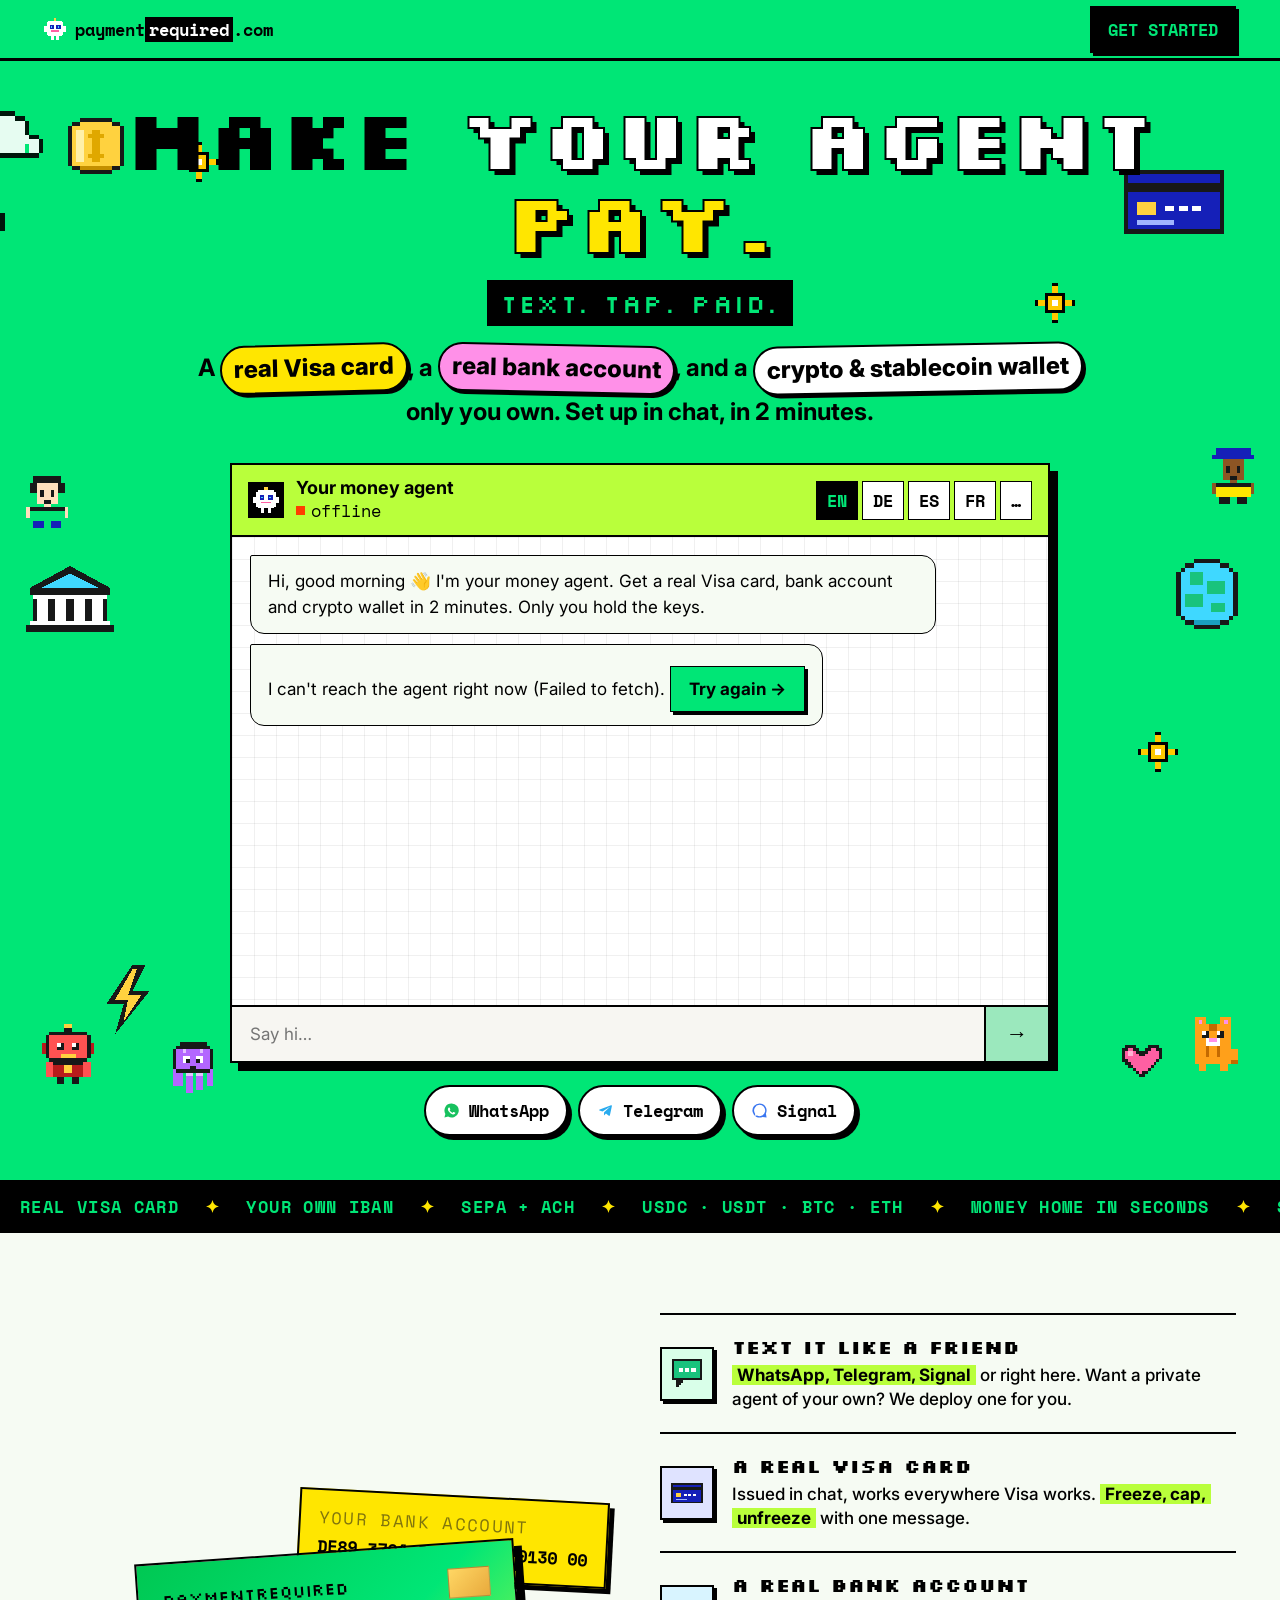
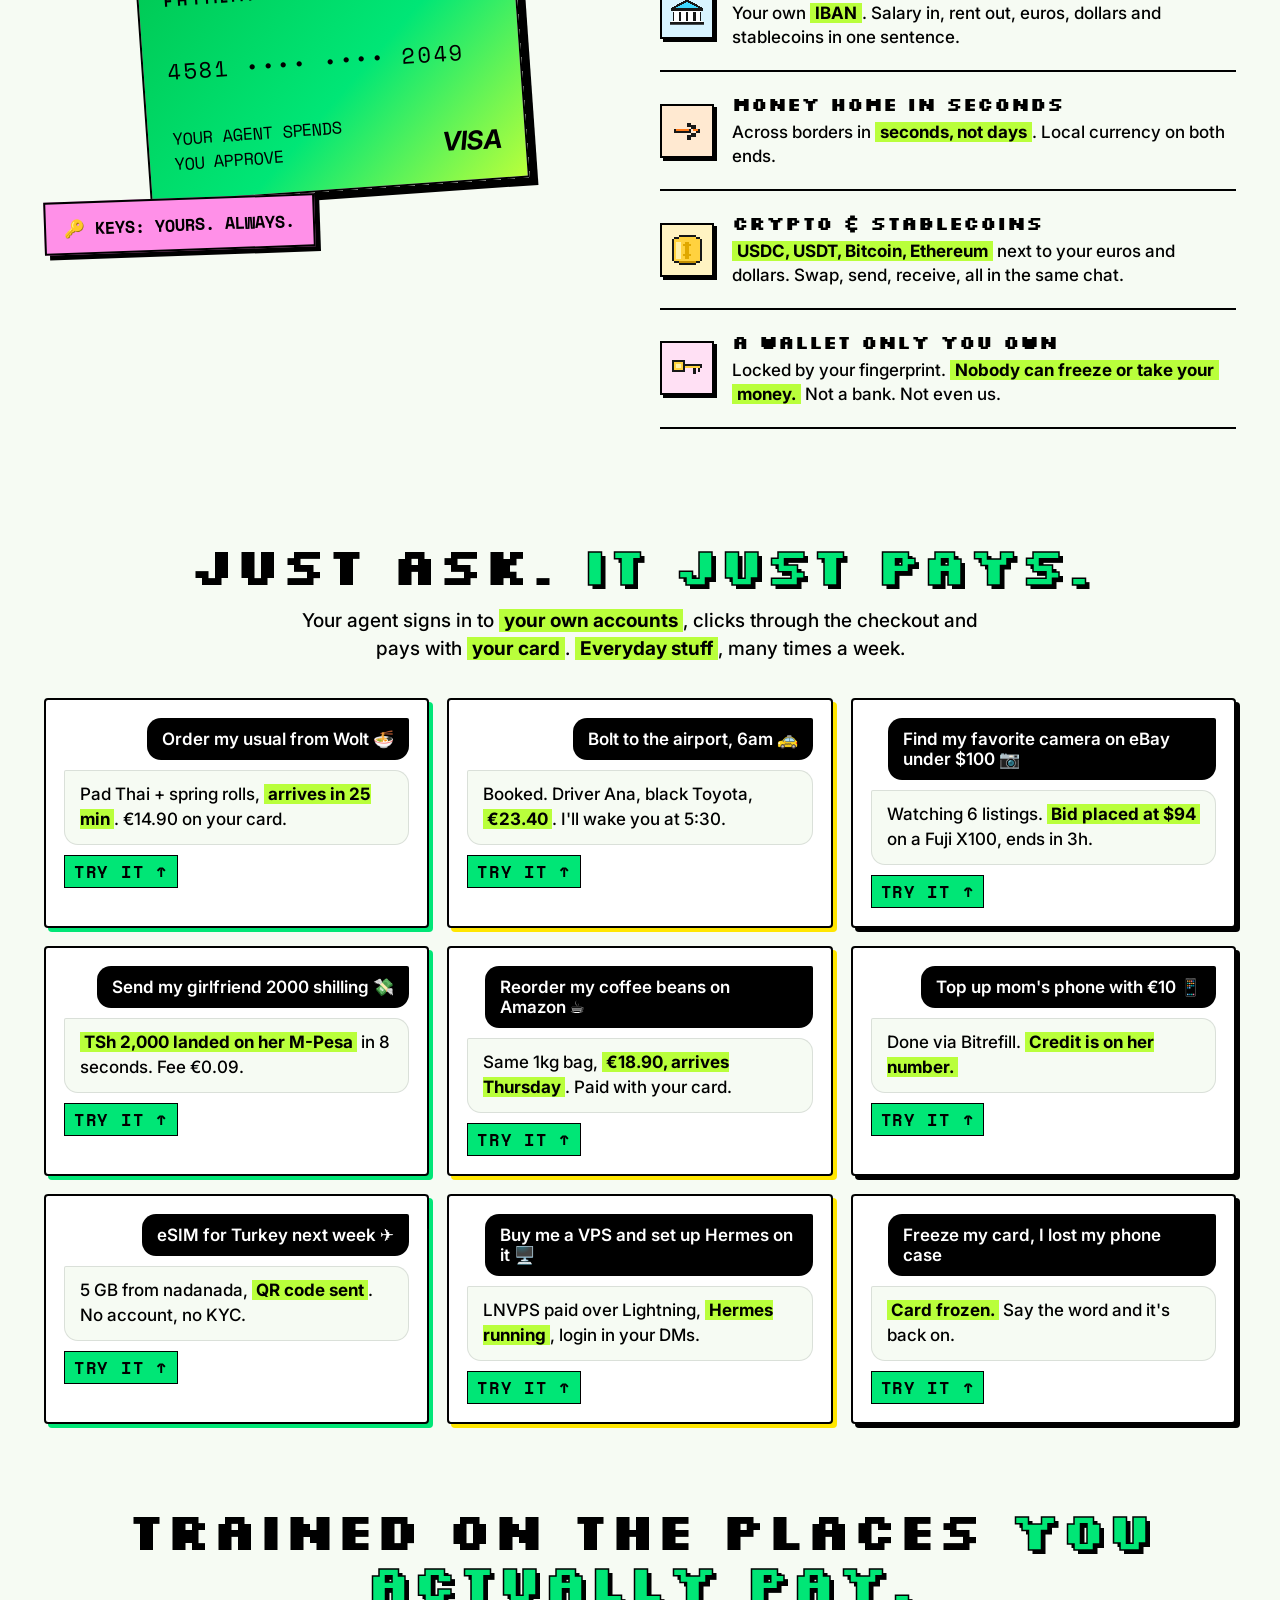
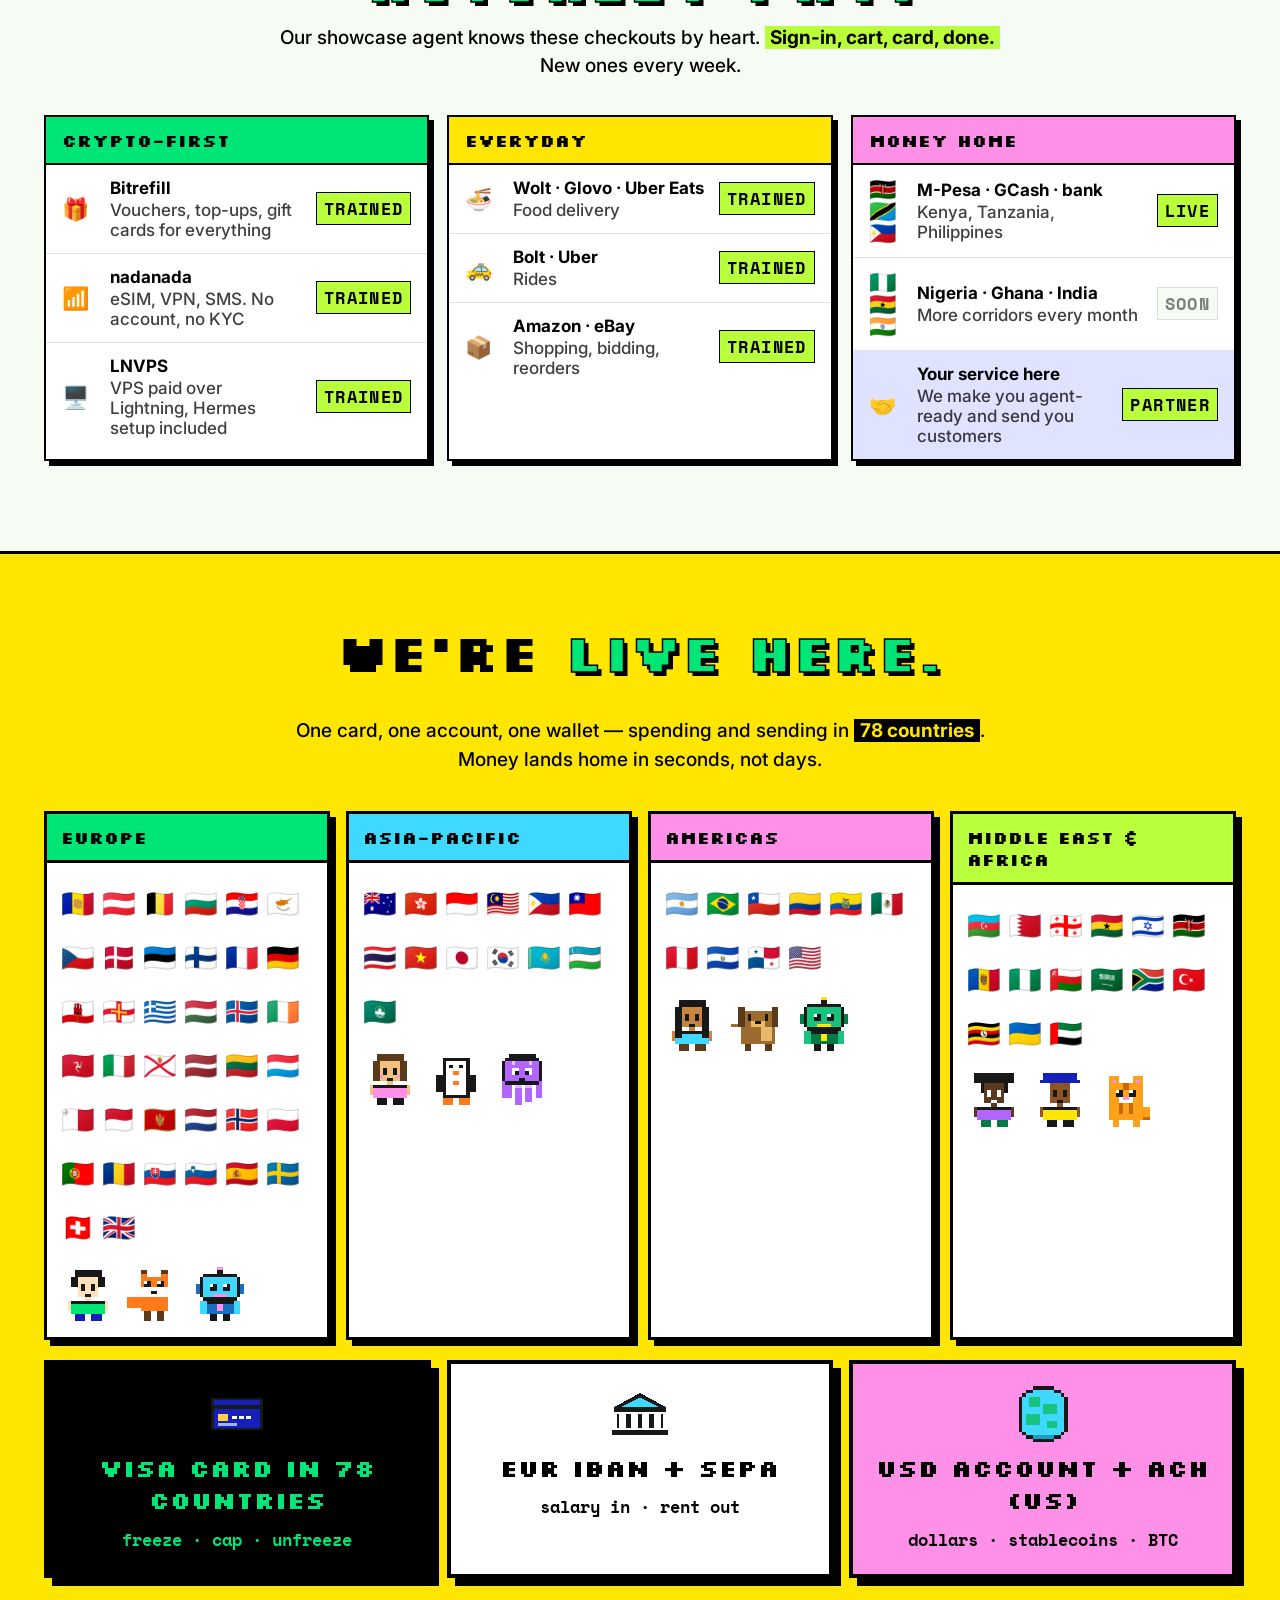
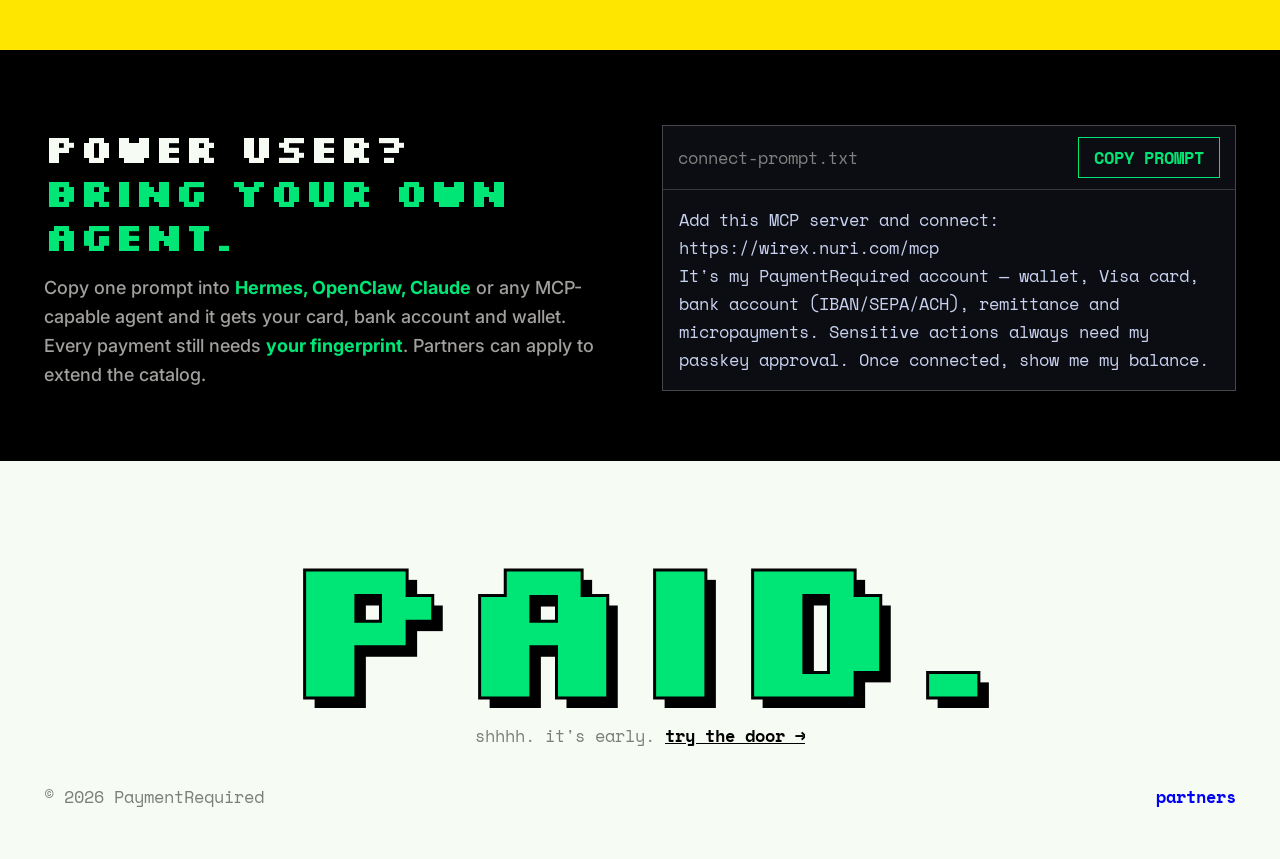
==== commit 4db527f6: "Add pixel-art world: 14 animated characters + WE'RE LIVE HERE flag wall" ====
--- a/index.html
+++ b/index.html
@@ -119,18 +119,19 @@
 .mbtn.wa:hover{background:var(--lime)}.mbtn.tg:hover{background:#cdeaff}.mbtn.sg:hover{background:#d9e2ff}
 .mbtn svg{width:17px;height:17px}
 
-/* approval overlay */
-.overlay{position:fixed;inset:0;z-index:100;background:rgba(0,0,0,.55);backdrop-filter:blur(6px);display:none;align-items:center;justify-content:center;padding:20px}
+/* approval overlay: full-screen sheet with the bridge inside */
+.overlay{position:fixed;inset:0;z-index:100;background:rgba(0,0,0,.6);backdrop-filter:blur(6px);display:none;align-items:center;justify-content:center;padding:16px}
 .overlay.on{display:flex}
-.ovbox{background:var(--white);border:3px solid var(--ink);box-shadow:8px 8px 0 var(--green);padding:32px 28px;max-width:440px;width:100%;text-align:center}
-.ovbox h3{font-family:Silkscreen,monospace;font-size:19px;text-transform:uppercase;line-height:1.3;margin:14px 0 10px}
-.ovbox p{font-size:17px;color:var(--dim);font-weight:500;line-height:1.5}
-.ovspin{display:flex;gap:8px;justify-content:center}
-.ovspin i{width:12px;height:12px;background:var(--green2);animation:tp 1.1s steps(2) infinite}
+.sheet{background:var(--white);border:3px solid var(--ink);box-shadow:8px 8px 0 var(--green);width:min(560px,100%);height:min(780px,100%);display:flex;flex-direction:column;overflow:hidden}
+.sheethead{display:flex;align-items:center;justify-content:space-between;gap:12px;padding:12px 14px;border-bottom:2px solid var(--ink);background:var(--green)}
+.sheettitle{font-family:Silkscreen,monospace;font-size:17px;text-transform:uppercase;line-height:1.25}
+.sheetclose{width:40px;height:40px;border:2px solid var(--ink);background:var(--white);font-size:18px;cursor:pointer;flex-shrink:0;box-shadow:2px 2px 0 var(--ink)}
+#bridgeframe{flex:1;width:100%;border:none;background:var(--white)}
+.sheetfoot{display:flex;align-items:center;gap:12px;padding:10px 14px;border-top:2px solid var(--ink);font-family:"Space Mono",monospace;font-size:17px;color:var(--ink)}
+.ovspin{display:flex;gap:6px}
+.ovspin i{width:10px;height:10px;background:var(--green2);animation:tp 1.1s steps(2) infinite}
 .ovspin i:nth-child(2){animation-delay:.18s;background:var(--bubble)}.ovspin i:nth-child(3){animation-delay:.36s;background:var(--yellow)}
-.ovbtn{margin-top:22px;width:100%;font-family:"Space Mono",monospace;font-size:17px;font-weight:700;background:var(--green);border:2px solid var(--ink);box-shadow:4px 4px 0 var(--ink);padding:14px;cursor:pointer}
-.ovbtn:active{transform:translate(2px,2px);box-shadow:1px 1px 0 var(--ink)}
-.ovlink{margin-top:14px;background:none;border:none;font-family:"Space Mono",monospace;font-size:17px;color:var(--dim);cursor:pointer;text-decoration:underline}
+@media(max-width:760px){.overlay{padding:0}.sheet{width:100%;height:100%;border:none;box-shadow:none}.sheethead{padding-top:max(12px,env(safe-area-inset-top))}}
 /* strip */
 .strip{border-bottom:3px solid var(--ink);background:var(--ink);color:var(--green);overflow:hidden}
 .strip .inner{display:flex;width:max-content;animation:mar 24s linear infinite;padding:11px 0}
@@ -217,6 +218,48 @@
 .copybtn:hover{background:var(--green);color:var(--ink)}
 .codebox pre{padding:16px;font-family:"Space Mono",monospace;font-size:17px;line-height:1.65;color:#c8d2f0;white-space:pre-wrap;word-break:break-word}
 
+/* pixel world: 2-frame idle (fa/fb swap via steps), --fd staggers through <use> */
+.fa{animation:faF 1.2s steps(1,end) infinite;animation-delay:var(--fd,0s)}
+.fb{opacity:0;animation:fbF 1.2s steps(1,end) infinite;animation-delay:var(--fd,0s)}
+@keyframes faF{0%,49.9%{opacity:1}50%,100%{opacity:0}}
+@keyframes fbF{0%,49.9%{opacity:0}50%,100%{opacity:1}}
+@media(prefers-reduced-motion:reduce){.fa,.fb{animation:none}.fb{display:none}}
+
+/* hero newcomers (hidden on mobile by the existing .sprite rule) */
+.s-h1{width:56px;left:1.5%;top:36%;animation:bob 3.8s ease-in-out .4s infinite}
+.s-h2{width:56px;right:1.5%;top:34%;animation:bob 4.4s ease-in-out 1.1s infinite}
+.s-r1{width:60px;left:3%;bottom:4%;animation:tilt 6s ease-in-out infinite}
+.s-petc{width:58px;right:3%;bottom:5%;animation:bob 3s ease-in-out .9s infinite}
+.s-oct{width:54px;left:13%;bottom:3%;animation:bob 5s ease-in-out 1.6s infinite}
+@media(max-width:1100px){.s-h1,.s-h2,.s-oct{display:none}}
+
+/* world section */
+.world{background:var(--yellow);border-top:3px solid var(--ink);border-bottom:3px solid var(--ink);padding:72px 0;overflow:hidden;font-size:17px}
+.wsub{text-align:center;max-width:62ch;margin:0 auto;font-size:19px;font-weight:500;line-height:1.55}
+.wsub b{background:var(--ink);color:var(--yellow);padding:0 6px;white-space:nowrap}
+.wgrid{display:grid;grid-template-columns:repeat(4,1fr);gap:16px;margin-top:36px}
+@media(max-width:1000px){.wgrid{grid-template-columns:repeat(2,1fr)}}
+@media(max-width:620px){.wgrid{grid-template-columns:1fr}.world{padding:52px 0}}
+.wcol{background:#fff;border:3px solid var(--ink);box-shadow:6px 6px 0 var(--ink);min-width:0}
+.wcol h5{font-family:Silkscreen,monospace;font-size:17px;text-transform:uppercase;padding:12px 14px;border-bottom:3px solid var(--ink);background:var(--green)}
+.wcol:nth-child(2) h5{background:var(--cyan)}
+.wcol:nth-child(3) h5{background:var(--pink)}
+.wcol:nth-child(4) h5{background:var(--lime)}
+.wcol .flags{padding:14px 14px 6px;font-size:27px;line-height:2}
+.wchars{display:flex;gap:12px;align-items:flex-end;padding:6px 14px 16px}
+.wchars svg{width:54px;height:54px;animation:bob 3.2s ease-in-out infinite}
+.wchars svg:nth-child(2){animation-delay:.6s}
+.wchars svg:nth-child(3){animation-delay:1.1s}
+.wcall{display:grid;grid-template-columns:repeat(3,1fr);gap:16px;margin-top:20px}
+@media(max-width:960px){.wcall{grid-template-columns:1fr}}
+.wco{background:#fff;border:4px solid var(--ink);box-shadow:8px 8px 0 var(--ink);padding:22px 16px;text-align:center;display:flex;flex-direction:column;align-items:center;gap:10px}
+.wco svg{width:56px;height:56px}
+.wco b{font-family:Silkscreen,monospace;font-size:clamp(17px,2.2vw,24px);text-transform:uppercase;line-height:1.35}
+.wco span{font-family:"Space Mono",monospace;font-size:17px;font-weight:700}
+.wco:nth-child(1){background:var(--ink);color:var(--green)}
+.wco:nth-child(2){background:#fff}
+.wco:nth-child(3){background:var(--bubble)}
+
 /* footer */
 /* rainbow foot */
 .bigfoot{font-family:Silkscreen,monospace;font-weight:700;text-transform:uppercase;font-size:clamp(64px,16vw,260px);line-height:.85;text-align:center;padding:70px 0 0;user-select:none;letter-spacing:-.02em;color:var(--green);-webkit-text-stroke:3px var(--ink);text-shadow:10px 10px 0 var(--ink)}
@@ -244,6 +287,23 @@
     <symbol id="px-cloud" viewBox="0 0 32 18"><rect x="8" y="2" width="8" height="1" fill="#000"/><rect x="6" y="3" width="2" height="1" fill="#000"/><rect x="16" y="3" width="2" height="1" fill="#000"/><rect x="8" y="3" width="8" height="1" fill="#fff"/><rect x="5" y="4" width="1" height="3" fill="#000"/><rect x="18" y="4" width="1" height="2" fill="#000"/><rect x="6" y="4" width="12" height="3" fill="#fff"/><rect x="19" y="6" width="6" height="1" fill="#000"/><rect x="18" y="6" width="1" height="1" fill="#fff"/><rect x="25" y="7" width="2" height="1" fill="#000"/><rect x="19" y="7" width="6" height="1" fill="#fff"/><rect x="3" y="7" width="2" height="1" fill="#000"/><rect x="5" y="7" width="14" height="1" fill="#fff"/><rect x="27" y="8" width="1" height="3" fill="#000"/><rect x="2" y="8" width="1" height="1" fill="#000"/><rect x="3" y="8" width="24" height="3" fill="#fff"/><rect x="1" y="9" width="1" height="4" fill="#000"/><rect x="2" y="9" width="1" height="4" fill="#fff"/><rect x="28" y="11" width="2" height="1" fill="#000"/><rect x="27" y="11" width="1" height="2" fill="#fff"/><rect x="30" y="12" width="1" height="3" fill="#000"/><rect x="28" y="12" width="2" height="3" fill="#fff"/><rect x="3" y="11" width="24" height="4" fill="#fff"/><rect x="2" y="13" width="1" height="2" fill="#000"/><rect x="3" y="15" width="27" height="1" fill="#000"/></symbol>
     <symbol id="px-spark" viewBox="0 0 12 12"><rect x="5" y="0" width="2" height="3" fill="#000"/><rect x="0" y="5" width="3" height="2" fill="#000"/><rect x="9" y="5" width="3" height="2" fill="#000"/><rect x="5" y="9" width="2" height="3" fill="#000"/><rect x="3" y="3" width="6" height="6" fill="#000"/><rect x="5" y="1" width="2" height="2" fill="#ffc900"/><rect x="1" y="5" width="2" height="2" fill="#ffc900"/><rect x="9" y="5" width="2" height="2" fill="#ffc900"/><rect x="5" y="9" width="2" height="2" fill="#ffc900"/><rect x="4" y="4" width="4" height="4" fill="#ffc900"/><rect x="5" y="5" width="2" height="2" fill="#fff"/></symbol>
     <symbol id="px-send" viewBox="0 0 16 16"><rect x="2" y="7" width="8" height="2" fill="#171818"/><rect x="8" y="4" width="2" height="2" fill="#171818"/><rect x="10" y="5" width="2" height="2" fill="#171818"/><rect x="12" y="7" width="2" height="2" fill="#171818"/><rect x="10" y="9" width="2" height="2" fill="#171818"/><rect x="8" y="10" width="2" height="2" fill="#171818"/><rect x="3" y="7" width="6" height="1" fill="#ff7a1a"/><rect x="11" y="7" width="2" height="1" fill="#ff7a1a"/></symbol>
+    <!-- pixel world: robots -->
+    <symbol id="px-rbo" viewBox="0 0 16 16"><g class="fa"><rect x="7" y="0" width="2" height="1" fill="#ffd23f"/><rect x="7" y="1" width="2" height="1" fill="#171818"/><rect x="3" y="2" width="10" height="1" fill="#171818"/><rect x="2" y="3" width="1" height="6" fill="#171818"/><rect x="13" y="3" width="1" height="6" fill="#171818"/><rect x="3" y="3" width="10" height="6" fill="#ff5252"/><rect x="3" y="9" width="10" height="1" fill="#171818"/><rect x="1" y="5" width="1" height="3" fill="#b71c1c"/><rect x="14" y="5" width="1" height="3" fill="#b71c1c"/><rect x="5" y="5" width="2" height="2" fill="#171818"/><rect x="9" y="5" width="2" height="2" fill="#171818"/><rect x="5" y="5" width="1" height="1" fill="#fff"/><rect x="9" y="5" width="1" height="1" fill="#fff"/><rect x="6" y="8" width="4" height="1" fill="#ffd23f"/><rect x="4" y="10" width="8" height="1" fill="#171818"/><rect x="4" y="11" width="8" height="3" fill="#b71c1c"/><rect x="7" y="11" width="2" height="2" fill="#ffd23f"/><rect x="2" y="10" width="2" height="4" fill="#ff5252"/><rect x="12" y="10" width="2" height="4" fill="#ff5252"/><rect x="5" y="14" width="2" height="2" fill="#171818"/><rect x="9" y="14" width="2" height="2" fill="#171818"/></g><g class="fb"><g transform="translate(0,-1)"><rect x="7" y="0" width="2" height="1" fill="#ffd23f"/><rect x="7" y="1" width="2" height="1" fill="#171818"/><rect x="3" y="2" width="10" height="1" fill="#171818"/><rect x="2" y="3" width="1" height="6" fill="#171818"/><rect x="13" y="3" width="1" height="6" fill="#171818"/><rect x="3" y="3" width="10" height="6" fill="#ff5252"/><rect x="3" y="9" width="10" height="1" fill="#171818"/><rect x="1" y="5" width="1" height="3" fill="#b71c1c"/><rect x="14" y="5" width="1" height="3" fill="#b71c1c"/><rect x="5" y="6" width="2" height="1" fill="#171818"/><rect x="9" y="6" width="2" height="1" fill="#171818"/><rect x="7" y="8" width="2" height="1" fill="#ffd23f"/><rect x="4" y="10" width="8" height="1" fill="#171818"/><rect x="4" y="11" width="8" height="3" fill="#b71c1c"/><rect x="7" y="11" width="2" height="2" fill="#ffd23f"/><rect x="2" y="10" width="2" height="4" fill="#ff5252"/><rect x="12" y="10" width="2" height="4" fill="#ff5252"/><rect x="5" y="14" width="2" height="2" fill="#171818"/><rect x="9" y="14" width="2" height="2" fill="#171818"/></g></g></symbol>
+    <symbol id="px-rgr" viewBox="0 0 16 16"><g class="fa"><rect x="7" y="0" width="2" height="1" fill="#ffe600"/><rect x="7" y="1" width="2" height="1" fill="#171818"/><rect x="3" y="2" width="10" height="1" fill="#171818"/><rect x="2" y="3" width="1" height="6" fill="#171818"/><rect x="13" y="3" width="1" height="6" fill="#171818"/><rect x="3" y="3" width="10" height="6" fill="#19c37d"/><rect x="3" y="9" width="10" height="1" fill="#171818"/><rect x="1" y="5" width="1" height="3" fill="#067a46"/><rect x="14" y="5" width="1" height="3" fill="#067a46"/><rect x="5" y="5" width="2" height="2" fill="#171818"/><rect x="9" y="5" width="2" height="2" fill="#171818"/><rect x="5" y="5" width="1" height="1" fill="#fff"/><rect x="9" y="5" width="1" height="1" fill="#fff"/><rect x="6" y="8" width="4" height="1" fill="#ffe600"/><rect x="4" y="10" width="8" height="1" fill="#171818"/><rect x="4" y="11" width="8" height="3" fill="#067a46"/><rect x="7" y="11" width="2" height="2" fill="#ffe600"/><rect x="2" y="10" width="2" height="4" fill="#19c37d"/><rect x="12" y="10" width="2" height="4" fill="#19c37d"/><rect x="5" y="14" width="2" height="2" fill="#171818"/><rect x="9" y="14" width="2" height="2" fill="#171818"/></g><g class="fb"><g transform="translate(0,-1)"><rect x="7" y="0" width="2" height="1" fill="#ffe600"/><rect x="7" y="1" width="2" height="1" fill="#171818"/><rect x="3" y="2" width="10" height="1" fill="#171818"/><rect x="2" y="3" width="1" height="6" fill="#171818"/><rect x="13" y="3" width="1" height="6" fill="#171818"/><rect x="3" y="3" width="10" height="6" fill="#19c37d"/><rect x="3" y="9" width="10" height="1" fill="#171818"/><rect x="1" y="5" width="1" height="3" fill="#067a46"/><rect x="14" y="5" width="1" height="3" fill="#067a46"/><rect x="5" y="6" width="2" height="1" fill="#171818"/><rect x="9" y="6" width="2" height="1" fill="#171818"/><rect x="7" y="8" width="2" height="1" fill="#ffe600"/><rect x="4" y="10" width="8" height="1" fill="#171818"/><rect x="4" y="11" width="8" height="3" fill="#067a46"/><rect x="7" y="11" width="2" height="2" fill="#ffe600"/><rect x="2" y="10" width="2" height="4" fill="#19c37d"/><rect x="12" y="10" width="2" height="4" fill="#19c37d"/><rect x="5" y="14" width="2" height="2" fill="#171818"/><rect x="9" y="14" width="2" height="2" fill="#171818"/></g></g></symbol>
+    <symbol id="px-rye" viewBox="0 0 16 16"><g class="fa"><rect x="7" y="0" width="2" height="1" fill="#ff5252"/><rect x="7" y="1" width="2" height="1" fill="#171818"/><rect x="3" y="2" width="10" height="1" fill="#171818"/><rect x="2" y="3" width="1" height="6" fill="#171818"/><rect x="13" y="3" width="1" height="6" fill="#171818"/><rect x="3" y="3" width="10" height="6" fill="#ffd23f"/><rect x="3" y="9" width="10" height="1" fill="#171818"/><rect x="1" y="5" width="1" height="3" fill="#c48f00"/><rect x="14" y="5" width="1" height="3" fill="#c48f00"/><rect x="5" y="5" width="2" height="2" fill="#171818"/><rect x="9" y="5" width="2" height="2" fill="#171818"/><rect x="5" y="5" width="1" height="1" fill="#fff"/><rect x="9" y="5" width="1" height="1" fill="#fff"/><rect x="6" y="8" width="4" height="1" fill="#ff5252"/><rect x="4" y="10" width="8" height="1" fill="#171818"/><rect x="4" y="11" width="8" height="3" fill="#c48f00"/><rect x="7" y="11" width="2" height="2" fill="#ff5252"/><rect x="2" y="10" width="2" height="4" fill="#ffd23f"/><rect x="12" y="10" width="2" height="4" fill="#ffd23f"/><rect x="5" y="14" width="2" height="2" fill="#171818"/><rect x="9" y="14" width="2" height="2" fill="#171818"/></g><g class="fb"><g transform="translate(0,-1)"><rect x="7" y="0" width="2" height="1" fill="#ff5252"/><rect x="7" y="1" width="2" height="1" fill="#171818"/><rect x="3" y="2" width="10" height="1" fill="#171818"/><rect x="2" y="3" width="1" height="6" fill="#171818"/><rect x="13" y="3" width="1" height="6" fill="#171818"/><rect x="3" y="3" width="10" height="6" fill="#ffd23f"/><rect x="3" y="9" width="10" height="1" fill="#171818"/><rect x="1" y="5" width="1" height="3" fill="#c48f00"/><rect x="14" y="5" width="1" height="3" fill="#c48f00"/><rect x="5" y="6" width="2" height="1" fill="#171818"/><rect x="9" y="6" width="2" height="1" fill="#171818"/><rect x="7" y="8" width="2" height="1" fill="#ff5252"/><rect x="4" y="10" width="8" height="1" fill="#171818"/><rect x="4" y="11" width="8" height="3" fill="#c48f00"/><rect x="7" y="11" width="2" height="2" fill="#ff5252"/><rect x="2" y="10" width="2" height="4" fill="#ffd23f"/><rect x="12" y="10" width="2" height="4" fill="#ffd23f"/><rect x="5" y="14" width="2" height="2" fill="#171818"/><rect x="9" y="14" width="2" height="2" fill="#171818"/></g></g></symbol>
+    <symbol id="px-rbl" viewBox="0 0 16 16"><g class="fa"><rect x="7" y="0" width="2" height="1" fill="#ff90e8"/><rect x="7" y="1" width="2" height="1" fill="#171818"/><rect x="3" y="2" width="10" height="1" fill="#171818"/><rect x="2" y="3" width="1" height="6" fill="#171818"/><rect x="13" y="3" width="1" height="6" fill="#171818"/><rect x="3" y="3" width="10" height="6" fill="#3fd8ff"/><rect x="3" y="9" width="10" height="1" fill="#171818"/><rect x="1" y="5" width="1" height="3" fill="#1a6fc0"/><rect x="14" y="5" width="1" height="3" fill="#1a6fc0"/><rect x="5" y="5" width="2" height="2" fill="#171818"/><rect x="9" y="5" width="2" height="2" fill="#171818"/><rect x="5" y="5" width="1" height="1" fill="#fff"/><rect x="9" y="5" width="1" height="1" fill="#fff"/><rect x="6" y="8" width="4" height="1" fill="#ff90e8"/><rect x="4" y="10" width="8" height="1" fill="#171818"/><rect x="4" y="11" width="8" height="3" fill="#1a6fc0"/><rect x="7" y="11" width="2" height="2" fill="#ff90e8"/><rect x="2" y="10" width="2" height="4" fill="#3fd8ff"/><rect x="12" y="10" width="2" height="4" fill="#3fd8ff"/><rect x="5" y="14" width="2" height="2" fill="#171818"/><rect x="9" y="14" width="2" height="2" fill="#171818"/></g><g class="fb"><g transform="translate(0,-1)"><rect x="7" y="0" width="2" height="1" fill="#ff90e8"/><rect x="7" y="1" width="2" height="1" fill="#171818"/><rect x="3" y="2" width="10" height="1" fill="#171818"/><rect x="2" y="3" width="1" height="6" fill="#171818"/><rect x="13" y="3" width="1" height="6" fill="#171818"/><rect x="3" y="3" width="10" height="6" fill="#3fd8ff"/><rect x="3" y="9" width="10" height="1" fill="#171818"/><rect x="1" y="5" width="1" height="3" fill="#1a6fc0"/><rect x="14" y="5" width="1" height="3" fill="#1a6fc0"/><rect x="5" y="6" width="2" height="1" fill="#171818"/><rect x="9" y="6" width="2" height="1" fill="#171818"/><rect x="7" y="8" width="2" height="1" fill="#ff90e8"/><rect x="4" y="10" width="8" height="1" fill="#171818"/><rect x="4" y="11" width="8" height="3" fill="#1a6fc0"/><rect x="7" y="11" width="2" height="2" fill="#ff90e8"/><rect x="2" y="10" width="2" height="4" fill="#3fd8ff"/><rect x="12" y="10" width="2" height="4" fill="#3fd8ff"/><rect x="5" y="14" width="2" height="2" fill="#171818"/><rect x="9" y="14" width="2" height="2" fill="#171818"/></g></g></symbol>
+    <!-- pixel world: humans, 5 skin tones -->
+    <symbol id="px-h1" viewBox="0 0 16 16"><g class="fa"><rect x="4" y="1" width="8" height="2" fill="#171818"/><rect x="3" y="3" width="2" height="3" fill="#171818"/><rect x="11" y="3" width="2" height="3" fill="#171818"/><rect x="5" y="3" width="6" height="6" fill="#ffe0bd"/><rect x="6" y="5" width="1" height="2" fill="#171818"/><rect x="9" y="5" width="1" height="2" fill="#171818"/><rect x="7" y="8" width="2" height="1" fill="#171818"/><rect x="7" y="9" width="2" height="1" fill="#ffe0bd"/><rect x="3" y="10" width="10" height="4" fill="#00e676"/><rect x="3" y="10" width="10" height="1" fill="#171818"/><rect x="2" y="10" width="1" height="3" fill="#ffe0bd"/><rect x="13" y="10" width="1" height="3" fill="#ffe0bd"/><rect x="4" y="14" width="3" height="2" fill="#1520b8"/><rect x="9" y="14" width="3" height="2" fill="#1520b8"/></g><g class="fb"><rect x="4" y="1" width="8" height="2" fill="#171818"/><rect x="3" y="3" width="2" height="3" fill="#171818"/><rect x="11" y="3" width="2" height="3" fill="#171818"/><rect x="5" y="3" width="6" height="6" fill="#ffe0bd"/><rect x="6" y="6" width="1" height="1" fill="#171818"/><rect x="9" y="6" width="1" height="1" fill="#171818"/><rect x="7" y="8" width="2" height="1" fill="#171818"/><rect x="7" y="9" width="2" height="1" fill="#ffe0bd"/><rect x="3" y="10" width="10" height="4" fill="#00e676"/><rect x="3" y="10" width="10" height="1" fill="#171818"/><rect x="2" y="10" width="1" height="3" fill="#ffe0bd"/><rect x="13" y="6" width="1" height="4" fill="#ffe0bd"/><rect x="12" y="5" width="3" height="1" fill="#ffe0bd"/><rect x="4" y="14" width="3" height="2" fill="#1520b8"/><rect x="9" y="14" width="3" height="2" fill="#1520b8"/></g></symbol>
+    <symbol id="px-h2" viewBox="0 0 16 16"><g class="fa"><rect x="4" y="1" width="8" height="2" fill="#5a3a1a"/><rect x="3" y="3" width="2" height="6" fill="#5a3a1a"/><rect x="11" y="3" width="2" height="6" fill="#5a3a1a"/><rect x="5" y="3" width="6" height="6" fill="#f1c27d"/><rect x="6" y="5" width="1" height="2" fill="#171818"/><rect x="9" y="5" width="1" height="2" fill="#171818"/><rect x="5" y="7" width="1" height="1" fill="#ff90e8"/><rect x="10" y="7" width="1" height="1" fill="#ff90e8"/><rect x="7" y="8" width="2" height="1" fill="#171818"/><rect x="7" y="9" width="2" height="1" fill="#f1c27d"/><rect x="3" y="10" width="10" height="4" fill="#ff90e8"/><rect x="3" y="10" width="10" height="1" fill="#171818"/><rect x="2" y="10" width="1" height="3" fill="#f1c27d"/><rect x="13" y="10" width="1" height="3" fill="#f1c27d"/><rect x="4" y="14" width="3" height="2" fill="#171818"/><rect x="9" y="14" width="3" height="2" fill="#171818"/></g><g class="fb"><rect x="4" y="1" width="8" height="2" fill="#5a3a1a"/><rect x="3" y="3" width="2" height="6" fill="#5a3a1a"/><rect x="11" y="3" width="2" height="6" fill="#5a3a1a"/><rect x="5" y="3" width="6" height="6" fill="#f1c27d"/><rect x="6" y="6" width="1" height="1" fill="#171818"/><rect x="9" y="6" width="1" height="1" fill="#171818"/><rect x="5" y="7" width="1" height="1" fill="#ff90e8"/><rect x="10" y="7" width="1" height="1" fill="#ff90e8"/><rect x="7" y="8" width="2" height="1" fill="#171818"/><rect x="7" y="9" width="2" height="1" fill="#f1c27d"/><rect x="3" y="10" width="10" height="4" fill="#ff90e8"/><rect x="3" y="10" width="10" height="1" fill="#171818"/><rect x="2" y="10" width="1" height="3" fill="#f1c27d"/><rect x="13" y="6" width="1" height="4" fill="#f1c27d"/><rect x="12" y="5" width="3" height="1" fill="#f1c27d"/><rect x="4" y="14" width="3" height="2" fill="#171818"/><rect x="9" y="14" width="3" height="2" fill="#171818"/></g></symbol>
+    <symbol id="px-h3" viewBox="0 0 16 16"><g class="fa"><rect x="4" y="1" width="8" height="2" fill="#171818"/><rect x="5" y="3" width="6" height="6" fill="#c68642"/><rect x="6" y="5" width="1" height="2" fill="#171818"/><rect x="9" y="5" width="1" height="2" fill="#171818"/><rect x="7" y="8" width="2" height="1" fill="#171818"/><rect x="7" y="9" width="2" height="1" fill="#c68642"/><rect x="3" y="10" width="10" height="4" fill="#3fd8ff"/><rect x="3" y="10" width="10" height="1" fill="#171818"/><rect x="2" y="10" width="1" height="3" fill="#c68642"/><rect x="13" y="10" width="1" height="3" fill="#c68642"/><rect x="3" y="3" width="2" height="9" fill="#171818"/><rect x="11" y="3" width="2" height="9" fill="#171818"/><rect x="4" y="14" width="3" height="2" fill="#5a3a1a"/><rect x="9" y="14" width="3" height="2" fill="#5a3a1a"/></g><g class="fb"><rect x="4" y="1" width="8" height="2" fill="#171818"/><rect x="5" y="3" width="6" height="6" fill="#c68642"/><rect x="6" y="6" width="1" height="1" fill="#171818"/><rect x="9" y="6" width="1" height="1" fill="#171818"/><rect x="7" y="8" width="2" height="1" fill="#171818"/><rect x="7" y="9" width="2" height="1" fill="#c68642"/><rect x="3" y="10" width="10" height="4" fill="#3fd8ff"/><rect x="3" y="10" width="10" height="1" fill="#171818"/><rect x="2" y="10" width="1" height="3" fill="#c68642"/><rect x="13" y="6" width="1" height="4" fill="#c68642"/><rect x="12" y="5" width="3" height="1" fill="#c68642"/><rect x="3" y="3" width="2" height="9" fill="#171818"/><rect x="11" y="3" width="2" height="9" fill="#171818"/><rect x="4" y="14" width="3" height="2" fill="#5a3a1a"/><rect x="9" y="14" width="3" height="2" fill="#5a3a1a"/></g></symbol>
+    <symbol id="px-h4" viewBox="0 0 16 16"><g class="fa"><rect x="3" y="0" width="10" height="2" fill="#1520b8"/><rect x="2" y="2" width="12" height="1" fill="#1520b8"/><rect x="5" y="3" width="6" height="6" fill="#8d5524"/><rect x="6" y="5" width="1" height="2" fill="#171818"/><rect x="9" y="5" width="1" height="2" fill="#171818"/><rect x="7" y="8" width="2" height="1" fill="#171818"/><rect x="7" y="9" width="2" height="1" fill="#8d5524"/><rect x="3" y="10" width="10" height="4" fill="#ffe600"/><rect x="3" y="10" width="10" height="1" fill="#171818"/><rect x="2" y="10" width="1" height="3" fill="#8d5524"/><rect x="13" y="10" width="1" height="3" fill="#8d5524"/><rect x="4" y="14" width="3" height="2" fill="#171818"/><rect x="9" y="14" width="3" height="2" fill="#171818"/></g><g class="fb"><rect x="3" y="0" width="10" height="2" fill="#1520b8"/><rect x="2" y="2" width="12" height="1" fill="#1520b8"/><rect x="5" y="3" width="6" height="6" fill="#8d5524"/><rect x="6" y="6" width="1" height="1" fill="#171818"/><rect x="9" y="6" width="1" height="1" fill="#171818"/><rect x="7" y="8" width="2" height="1" fill="#171818"/><rect x="7" y="9" width="2" height="1" fill="#8d5524"/><rect x="3" y="10" width="10" height="4" fill="#ffe600"/><rect x="3" y="10" width="10" height="1" fill="#171818"/><rect x="2" y="10" width="1" height="3" fill="#8d5524"/><rect x="13" y="6" width="1" height="4" fill="#8d5524"/><rect x="12" y="5" width="3" height="1" fill="#8d5524"/><rect x="4" y="14" width="3" height="2" fill="#171818"/><rect x="9" y="14" width="3" height="2" fill="#171818"/></g></symbol>
+    <symbol id="px-h5" viewBox="0 0 16 16"><g class="fa"><rect x="2" y="0" width="12" height="3" fill="#171818"/><rect x="4" y="3" width="1" height="3" fill="#171818"/><rect x="11" y="3" width="1" height="3" fill="#171818"/><rect x="5" y="3" width="6" height="6" fill="#5c3a21"/><rect x="6" y="5" width="1" height="2" fill="#fff"/><rect x="9" y="5" width="1" height="2" fill="#fff"/><rect x="7" y="8" width="2" height="1" fill="#fff"/><rect x="7" y="9" width="2" height="1" fill="#5c3a21"/><rect x="3" y="10" width="10" height="4" fill="#b366ff"/><rect x="3" y="10" width="10" height="1" fill="#171818"/><rect x="2" y="10" width="1" height="3" fill="#5c3a21"/><rect x="13" y="10" width="1" height="3" fill="#5c3a21"/><rect x="4" y="14" width="3" height="2" fill="#067a46"/><rect x="9" y="14" width="3" height="2" fill="#067a46"/></g><g class="fb"><rect x="2" y="0" width="12" height="3" fill="#171818"/><rect x="4" y="3" width="1" height="3" fill="#171818"/><rect x="11" y="3" width="1" height="3" fill="#171818"/><rect x="5" y="3" width="6" height="6" fill="#5c3a21"/><rect x="6" y="6" width="1" height="1" fill="#fff"/><rect x="9" y="6" width="1" height="1" fill="#fff"/><rect x="7" y="8" width="2" height="1" fill="#fff"/><rect x="7" y="9" width="2" height="1" fill="#5c3a21"/><rect x="3" y="10" width="10" height="4" fill="#b366ff"/><rect x="3" y="10" width="10" height="1" fill="#171818"/><rect x="2" y="10" width="1" height="3" fill="#5c3a21"/><rect x="13" y="6" width="1" height="4" fill="#5c3a21"/><rect x="12" y="5" width="3" height="1" fill="#5c3a21"/><rect x="4" y="14" width="3" height="2" fill="#067a46"/><rect x="9" y="14" width="3" height="2" fill="#067a46"/></g></symbol>
+    <!-- pixel world: animals -->
+    <symbol id="px-cat" viewBox="0 0 16 16"><g class="fa"><rect x="13" y="10" width="2" height="4" fill="#ffa01a"/><rect x="13" y="13" width="2" height="1" fill="#c46a00"/><rect x="3" y="9" width="10" height="5" fill="#ffa01a"/><rect x="6" y="9" width="1" height="3" fill="#c46a00"/><rect x="9" y="9" width="1" height="3" fill="#c46a00"/><rect x="4" y="14" width="2" height="2" fill="#ffa01a"/><rect x="10" y="14" width="2" height="2" fill="#ffa01a"/><rect x="3" y="1" width="3" height="3" fill="#ffa01a"/><rect x="10" y="1" width="3" height="3" fill="#ffa01a"/><rect x="4" y="2" width="1" height="2" fill="#ff90e8"/><rect x="11" y="2" width="1" height="2" fill="#ff90e8"/><rect x="3" y="3" width="10" height="6" fill="#ffa01a"/><rect x="7" y="3" width="2" height="2" fill="#c46a00"/><rect x="5" y="5" width="2" height="2" fill="#171818"/><rect x="9" y="5" width="2" height="2" fill="#171818"/><rect x="5" y="5" width="1" height="1" fill="#fff"/><rect x="9" y="5" width="1" height="1" fill="#fff"/><rect x="6" y="7" width="4" height="2" fill="#fff"/><rect x="7" y="7" width="2" height="1" fill="#ff90e8"/></g><g class="fb"><rect x="13" y="5" width="2" height="5" fill="#ffa01a"/><rect x="13" y="5" width="2" height="1" fill="#c46a00"/><rect x="3" y="9" width="10" height="5" fill="#ffa01a"/><rect x="6" y="9" width="1" height="3" fill="#c46a00"/><rect x="9" y="9" width="1" height="3" fill="#c46a00"/><rect x="4" y="14" width="2" height="2" fill="#ffa01a"/><rect x="10" y="14" width="2" height="2" fill="#ffa01a"/><rect x="3" y="1" width="3" height="3" fill="#ffa01a"/><rect x="10" y="1" width="3" height="3" fill="#ffa01a"/><rect x="4" y="2" width="1" height="2" fill="#ff90e8"/><rect x="11" y="2" width="1" height="2" fill="#ff90e8"/><rect x="3" y="3" width="10" height="6" fill="#ffa01a"/><rect x="7" y="3" width="2" height="2" fill="#c46a00"/><rect x="5" y="6" width="2" height="1" fill="#171818"/><rect x="9" y="6" width="2" height="1" fill="#171818"/><rect x="6" y="7" width="4" height="2" fill="#fff"/><rect x="7" y="7" width="2" height="1" fill="#ff90e8"/></g></symbol>
+    <symbol id="px-dog" viewBox="0 0 16 16"><g class="fa"><rect x="0" y="8" width="3" height="1" fill="#9c6b30"/><rect x="3" y="9" width="10" height="5" fill="#9c6b30"/><rect x="9" y="9" width="3" height="4" fill="#e8b96a"/><rect x="4" y="14" width="2" height="2" fill="#5a3a1a"/><rect x="10" y="14" width="2" height="2" fill="#5a3a1a"/><rect x="2" y="3" width="2" height="6" fill="#5a3a1a"/><rect x="12" y="3" width="2" height="6" fill="#5a3a1a"/><rect x="4" y="4" width="8" height="5" fill="#9c6b30"/><rect x="5" y="5" width="1" height="2" fill="#171818"/><rect x="10" y="5" width="1" height="2" fill="#171818"/><rect x="6" y="7" width="4" height="2" fill="#e8b96a"/><rect x="7" y="7" width="2" height="1" fill="#171818"/></g><g class="fb"><rect x="0" y="7" width="3" height="1" fill="#9c6b30"/><rect x="3" y="9" width="10" height="5" fill="#9c6b30"/><rect x="9" y="9" width="3" height="4" fill="#e8b96a"/><rect x="4" y="14" width="2" height="2" fill="#5a3a1a"/><rect x="10" y="14" width="2" height="2" fill="#5a3a1a"/><rect x="2" y="3" width="2" height="6" fill="#5a3a1a"/><rect x="12" y="3" width="2" height="6" fill="#5a3a1a"/><rect x="4" y="4" width="8" height="5" fill="#9c6b30"/><rect x="5" y="6" width="1" height="1" fill="#171818"/><rect x="10" y="6" width="1" height="1" fill="#171818"/><rect x="6" y="7" width="4" height="2" fill="#e8b96a"/><rect x="7" y="7" width="2" height="1" fill="#171818"/></g></symbol>
+    <symbol id="px-pen" viewBox="0 0 16 16"><g class="fa"><rect x="2" y="7" width="2" height="5" fill="#171818"/><rect x="12" y="7" width="2" height="5" fill="#171818"/><rect x="4" y="2" width="8" height="12" fill="#171818"/><rect x="5" y="5" width="6" height="8" fill="#fff"/><rect x="5" y="3" width="3" height="3" fill="#fff"/><rect x="8" y="3" width="3" height="3" fill="#fff"/><rect x="6" y="4" width="1" height="1" fill="#171818"/><rect x="9" y="4" width="1" height="1" fill="#171818"/><rect x="7" y="6" width="2" height="1" fill="#ff7a1a"/><rect x="7" y="9" width="2" height="1" fill="#ff7a1a"/><rect x="4" y="14" width="3" height="2" fill="#ff7a1a"/><rect x="9" y="14" width="3" height="2" fill="#ff7a1a"/></g><g class="fb"><rect x="1" y="3" width="2" height="5" fill="#171818"/><rect x="12" y="7" width="2" height="5" fill="#171818"/><rect x="4" y="2" width="8" height="12" fill="#171818"/><rect x="5" y="5" width="6" height="8" fill="#fff"/><rect x="5" y="3" width="3" height="3" fill="#fff"/><rect x="8" y="3" width="3" height="3" fill="#fff"/><rect x="6" y="5" width="1" height="1" fill="#171818"/><rect x="9" y="5" width="1" height="1" fill="#171818"/><rect x="7" y="6" width="2" height="1" fill="#ff7a1a"/><rect x="7" y="9" width="2" height="1" fill="#ff7a1a"/><rect x="4" y="14" width="3" height="2" fill="#ff7a1a"/><rect x="9" y="14" width="3" height="2" fill="#ff7a1a"/></g></symbol>
+    <symbol id="px-fox" viewBox="0 0 16 16"><g class="fa"><rect x="0" y="9" width="4" height="5" fill="#ff7a1a"/><rect x="0" y="12" width="4" height="2" fill="#fff"/><rect x="4" y="9" width="8" height="4" fill="#ff7a1a"/><rect x="5" y="13" width="2" height="3" fill="#5a3a1a"/><rect x="9" y="13" width="2" height="3" fill="#5a3a1a"/><rect x="4" y="1" width="2" height="3" fill="#ff7a1a"/><rect x="10" y="1" width="2" height="3" fill="#ff7a1a"/><rect x="4" y="1" width="2" height="1" fill="#5a3a1a"/><rect x="10" y="1" width="2" height="1" fill="#5a3a1a"/><rect x="4" y="3" width="8" height="6" fill="#ff7a1a"/><rect x="4" y="6" width="8" height="3" fill="#fff"/><rect x="5" y="4" width="2" height="2" fill="#171818"/><rect x="9" y="4" width="2" height="2" fill="#171818"/><rect x="5" y="4" width="1" height="1" fill="#fff"/><rect x="9" y="4" width="1" height="1" fill="#fff"/><rect x="7" y="7" width="2" height="1" fill="#171818"/></g><g class="fb"><rect x="12" y="9" width="4" height="5" fill="#ff7a1a"/><rect x="12" y="12" width="4" height="2" fill="#fff"/><rect x="4" y="9" width="8" height="4" fill="#ff7a1a"/><rect x="5" y="13" width="2" height="3" fill="#5a3a1a"/><rect x="9" y="13" width="2" height="3" fill="#5a3a1a"/><rect x="4" y="1" width="2" height="3" fill="#ff7a1a"/><rect x="10" y="1" width="2" height="3" fill="#ff7a1a"/><rect x="4" y="1" width="2" height="1" fill="#5a3a1a"/><rect x="10" y="1" width="2" height="1" fill="#5a3a1a"/><rect x="4" y="3" width="8" height="6" fill="#ff7a1a"/><rect x="4" y="6" width="8" height="3" fill="#fff"/><rect x="5" y="5" width="2" height="1" fill="#171818"/><rect x="9" y="5" width="2" height="1" fill="#171818"/><rect x="7" y="7" width="2" height="1" fill="#171818"/></g></symbol>
+    <symbol id="px-oct" viewBox="0 0 16 16"><g class="fa"><rect x="2" y="9" width="3" height="5" fill="#b366ff"/><rect x="6" y="9" width="2" height="7" fill="#b366ff"/><rect x="9" y="9" width="2" height="6" fill="#b366ff"/><rect x="12" y="9" width="2" height="5" fill="#b366ff"/><rect x="6" y="10" width="2" height="1" fill="#e3c2ff"/><rect x="9" y="10" width="2" height="1" fill="#e3c2ff"/><rect x="4" y="1" width="8" height="1" fill="#171818"/><rect x="3" y="2" width="10" height="1" fill="#171818"/><rect x="2" y="3" width="1" height="6" fill="#171818"/><rect x="13" y="3" width="1" height="6" fill="#171818"/><rect x="3" y="3" width="10" height="6" fill="#b366ff"/><rect x="3" y="9" width="10" height="1" fill="#171818"/><rect x="5" y="3" width="1" height="1" fill="#e3c2ff"/><rect x="10" y="3" width="1" height="1" fill="#e3c2ff"/><rect x="5" y="5" width="2" height="2" fill="#fff"/><rect x="9" y="5" width="2" height="2" fill="#fff"/><rect x="6" y="6" width="1" height="1" fill="#171818"/><rect x="9" y="6" width="1" height="1" fill="#171818"/><rect x="7" y="8" width="2" height="1" fill="#171818"/></g><g class="fb"><rect x="2" y="9" width="3" height="6" fill="#b366ff"/><rect x="6" y="9" width="2" height="6" fill="#b366ff"/><rect x="9" y="9" width="2" height="7" fill="#b366ff"/><rect x="12" y="9" width="2" height="6" fill="#b366ff"/><rect x="6" y="10" width="2" height="1" fill="#e3c2ff"/><rect x="9" y="10" width="2" height="1" fill="#e3c2ff"/><rect x="4" y="1" width="8" height="1" fill="#171818"/><rect x="3" y="2" width="10" height="1" fill="#171818"/><rect x="2" y="3" width="1" height="6" fill="#171818"/><rect x="13" y="3" width="1" height="6" fill="#171818"/><rect x="3" y="3" width="10" height="6" fill="#b366ff"/><rect x="3" y="9" width="10" height="1" fill="#171818"/><rect x="5" y="3" width="1" height="1" fill="#e3c2ff"/><rect x="10" y="3" width="1" height="1" fill="#e3c2ff"/><rect x="5" y="6" width="2" height="1" fill="#171818"/><rect x="9" y="6" width="2" height="1" fill="#171818"/><rect x="7" y="8" width="2" height="1" fill="#171818"/></g></symbol>
   </defs>
 </svg>
 
@@ -269,6 +329,11 @@
   <div class="sprite spark k2"><svg class="px" viewBox="0 0 12 12"><use href="#px-spark"/></svg></div>
   <div class="sprite spark k3"><svg class="px" viewBox="0 0 12 12"><use href="#px-spark"/></svg></div>
   <div class="sprite spark k4"><svg class="px" viewBox="0 0 12 12"><use href="#px-spark"/></svg></div>
+  <div class="sprite s-h1"><svg class="px"><use href="#px-h1"/></svg></div>
+  <div class="sprite s-h2"><svg class="px"><use href="#px-h4"/></svg></div>
+  <div class="sprite s-r1"><svg class="px"><use href="#px-rbo"/></svg></div>
+  <div class="sprite s-petc"><svg class="px"><use href="#px-cat"/></svg></div>
+  <div class="sprite s-oct"><svg class="px"><use href="#px-oct"/></svg></div>
 
   <div class="wrap hero">
     <h1>Make <span class="l2">your agent</span> <span class="l3">pay.</span></h1>
@@ -300,12 +365,13 @@
 </header>
 
 <div class="overlay" id="overlay">
-  <div class="ovbox">
-    <div class="ovspin"><i></i><i></i><i></i></div>
-    <h3 id="ovtitle">Approve in the window that just opened</h3>
-    <p id="ovtext">Use Face ID or your fingerprint. This closes by itself when you're done.</p>
-    <button class="ovbtn" id="ovreopen">Open it again</button>
-    <button class="ovlink" id="ovcancel">cancel</button>
+  <div class="sheet">
+    <div class="sheethead">
+      <span class="sheettitle" id="ovtitle">Approve with Face ID or fingerprint</span>
+      <button class="sheetclose" id="ovcancel" aria-label="Close">✕</button>
+    </div>
+    <iframe id="bridgeframe" title="Wallet approval" allow="publickey-credentials-get *; publickey-credentials-create *; clipboard-write" referrerpolicy="no-referrer"></iframe>
+    <div class="sheetfoot"><span class="ovspin"><i></i><i></i><i></i></span><span id="ovtext">Closes by itself when you are done.</span></div>
   </div>
 </div>
 <div class="strip"><div class="inner" id="stripinner">
@@ -380,6 +446,25 @@
   </div>
 </div>
 
+<!-- WORLD -->
+<div class="world">
+  <div class="wrap">
+    <h2 class="askhead">We're <em>live here.</em></h2>
+    <p class="wsub">One card, one account, one wallet — spending and sending in <b>78 countries</b>. Money lands home in seconds, not days.</p>
+    <div class="wgrid">
+      <div class="wcol"><h5>Europe</h5><div class="flags">🇦🇩 🇦🇹 🇧🇪 🇧🇬 🇭🇷 🇨🇾 🇨🇿 🇩🇰 🇪🇪 🇫🇮 🇫🇷 🇩🇪 🇬🇮 🇬🇬 🇬🇷 🇭🇺 🇮🇸 🇮🇪 🇮🇲 🇮🇹 🇯🇪 🇱🇻 🇱🇹 🇱🇺 🇲🇹 🇲🇨 🇲🇪 🇳🇱 🇳🇴 🇵🇱 🇵🇹 🇷🇴 🇸🇰 🇸🇮 🇪🇸 🇸🇪 🇨🇭 🇬🇧</div><div class="wchars"><svg class="px"><use href="#px-h1"/></svg><svg class="px"><use href="#px-fox"/></svg><svg class="px"><use href="#px-rbl"/></svg></div></div>
+      <div class="wcol"><h5>Asia-Pacific</h5><div class="flags">🇦🇺 🇭🇰 🇮🇩 🇲🇾 🇵🇭 🇹🇼 🇹🇭 🇻🇳 🇯🇵 🇰🇷 🇰🇿 🇺🇿 🇲🇴</div><div class="wchars"><svg class="px"><use href="#px-h2"/></svg><svg class="px"><use href="#px-pen"/></svg><svg class="px"><use href="#px-oct"/></svg></div></div>
+      <div class="wcol"><h5>Americas</h5><div class="flags">🇦🇷 🇧🇷 🇨🇱 🇨🇴 🇪🇨 🇲🇽 🇵🇪 🇸🇻 🇵🇦 🇺🇸</div><div class="wchars"><svg class="px"><use href="#px-h3"/></svg><svg class="px"><use href="#px-dog"/></svg><svg class="px"><use href="#px-rgr"/></svg></div></div>
+      <div class="wcol"><h5>Middle East &amp; Africa</h5><div class="flags">🇦🇿 🇧🇭 🇬🇪 🇬🇭 🇮🇱 🇰🇪 🇲🇩 🇳🇬 🇴🇲 🇸🇦 🇿🇦 🇹🇷 🇺🇬 🇺🇦 🇦🇪</div><div class="wchars"><svg class="px"><use href="#px-h5"/></svg><svg class="px"><use href="#px-h4"/></svg><svg class="px"><use href="#px-cat"/></svg></div></div>
+    </div>
+    <div class="wcall">
+      <div class="wco"><svg class="px" viewBox="0 0 24 16"><use href="#px-card"/></svg><b>VISA card in 78 countries</b><span>freeze · cap · unfreeze</span></div>
+      <div class="wco"><svg class="px" viewBox="0 0 24 18"><use href="#px-bank"/></svg><b>EUR IBAN + SEPA</b><span>salary in · rent out</span></div>
+      <div class="wco"><svg class="px"><use href="#px-globe"/></svg><b>USD account + ACH (US)</b><span>dollars · stablecoins · BTC</span></div>
+    </div>
+  </div>
+</div>
+
 <div class="pro">
   <div class="wrap">
     <div>
@@ -494,24 +579,33 @@
   if(i===0){addMsg(esc(t),'me');ask(setupIntents[lang],true)}
   else{addMsg(esc(t),'me');ask(t,true)}
 }
-/* ---- bridge window (popup on desktop, tab on mobile), auto-closes on success ---- */
-const overlay=document.getElementById('overlay'),ovtitle=document.getElementById('ovtitle'),ovtext=document.getElementById('ovtext');
-let bridgeWin=null,bridgeUrl='';
-const isTouchDevice=matchMedia('(pointer:coarse)').matches;
-function openBridge(url){
-  bridgeUrl=url;
-  if(isTouchDevice){bridgeWin=window.open(url,'_blank');}
-  else{const w=Math.min(520,screen.width-40),h=Math.min(760,screen.height-80),l=Math.round((screen.width-w)/2),t=Math.round((screen.height-h)/2);bridgeWin=window.open(url,'pr_bridge',`popup=yes,width=${w},height=${h},left=${l},top=${t}`);}
-  if(!bridgeWin){location.href=url;return}
-  ovtitle.textContent=isTouchDevice?'Finish in the tab that just opened':'Approve in the window that just opened';
-  ovtext.textContent=isTouchDevice?'Use Face ID or your fingerprint, then come back here. I keep watching and continue automatically.':'Use Face ID or your fingerprint. This closes by itself when you are done.';
-  overlay.classList.add('on');pollRounds=0;schedulePoll(1200);
-}
-function closeBridge(){overlay.classList.remove('on');try{if(bridgeWin&&!bridgeWin.closed)bridgeWin.close()}catch{}bridgeWin=null}
-document.getElementById('ovreopen').onclick=()=>bridgeUrl&&openBridge(bridgeUrl);
+/* ---- bridge inside an on-page iframe; the bridge posts {type:'nuri-bridge',state} when done ---- */
+const overlay=document.getElementById('overlay'),frame=document.getElementById('bridgeframe'),ovtext=document.getElementById('ovtext');
+const BRIDGE_ORIGIN='https://wirex.nuri.com';
+let bridgeUrl='';
+// Short links (…/mcp/s#token) are one-shot: resolve them here (same as the bridge's own short-link.mjs), then embed the real bridge URL.
+async function resolveBridge(url){
+  const src=new URL(url);const token=src.hash.slice(1);
+  if(!/\/s$/.test(src.pathname)||!/^[A-Za-z0-9_-]{32}$/.test(token))return url;
+  const r=await fetch(`${src.origin}${src.pathname}`,{method:'POST',credentials:'omit',cache:'no-store',referrerPolicy:'no-referrer',headers:{'content-type':'application/json'},body:JSON.stringify({token})});
+  if(!r.ok)throw new Error('This link is no longer available.');
+  const t=new URL((await r.json()).url);
+  if(t.origin!==BRIDGE_ORIGIN)throw new Error('Unexpected link.');
+  return t.href;
+}
+async function openBridge(url){
+  overlay.classList.add('on');document.body.style.overflow='hidden';ovtext.textContent='Loading…';
+  try{bridgeUrl=await resolveBridge(url)}catch(e){ovtext.textContent=e.message+' Ask for a new link below.';return}
+  frame.src=bridgeUrl;ovtext.textContent='Closes by itself when you are done.';pollRounds=0;schedulePoll(1500);
+}
+function closeBridge(){overlay.classList.remove('on');document.body.style.overflow='';frame.src='about:blank';bridgeUrl=''}
 document.getElementById('ovcancel').onclick=()=>{closeBridge();clearTimeout(pollTimer)};
-msgs.addEventListener('click',e=>{const a=e.target.closest('a[data-bridge]');if(!a)return;e.preventDefault();openBridge(a.href)});
-document.addEventListener('visibilitychange',()=>{if(!document.hidden&&overlay.classList.contains('on'))schedulePoll(300)});
+window.addEventListener('message',e=>{
+  if(e.origin!==BRIDGE_ORIGIN||!e.data||e.data.type!=='nuri-bridge')return;
+  if(e.data.state==='done'){ovtext.textContent='Done ✓';setTimeout(()=>{closeBridge();pollRounds=0;schedulePoll(200)},600)}
+  if(e.data.state==='error'){ovtext.textContent='Something went wrong. Close and try again.'}
+});
+msgs.addEventListener('click',e=>{const a=e.target.closest('a[data-bridge]');if(!a)return;e.preventDefault();if(a.dataset.used){ask('I need a new approval link',true);return}a.dataset.used='1';openBridge(a.href)});
 let pollTimer=null,pollRounds=0;
 function schedulePoll(delay=3000){
   clearTimeout(pollTimer);
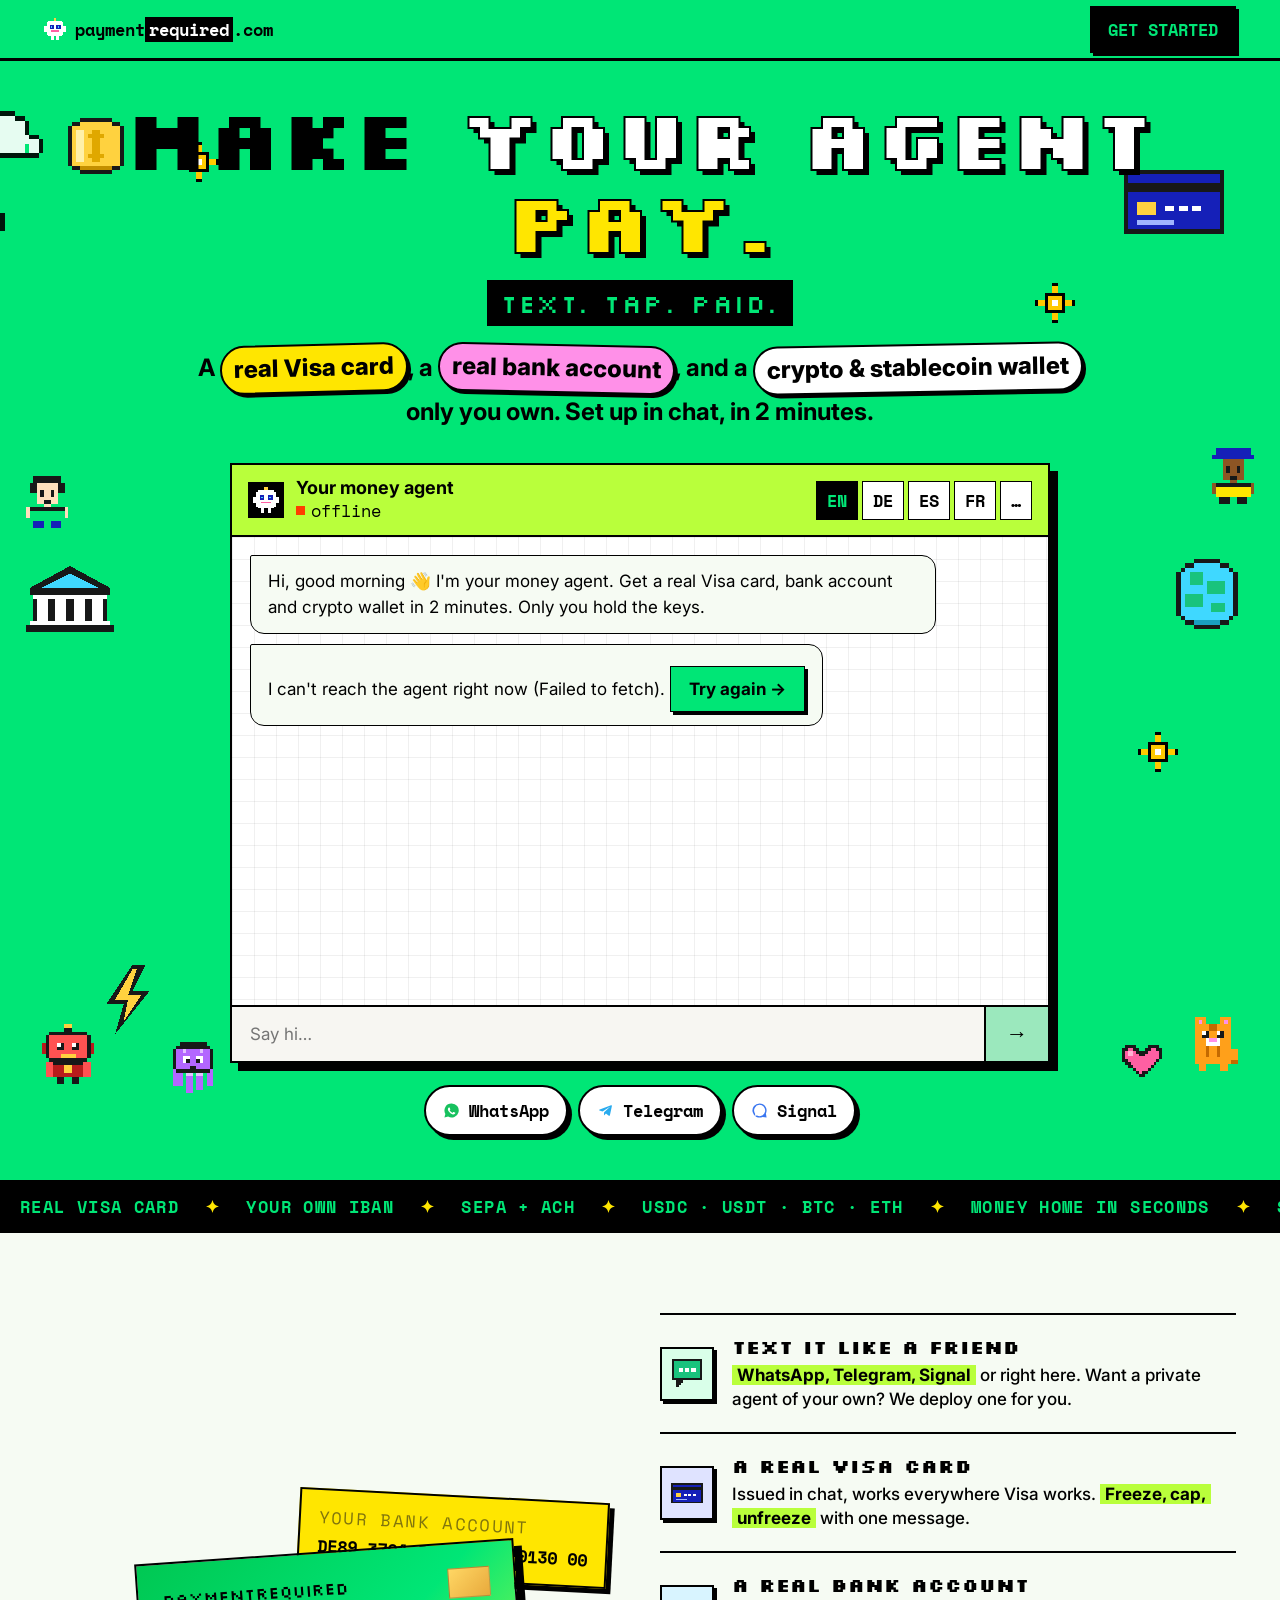
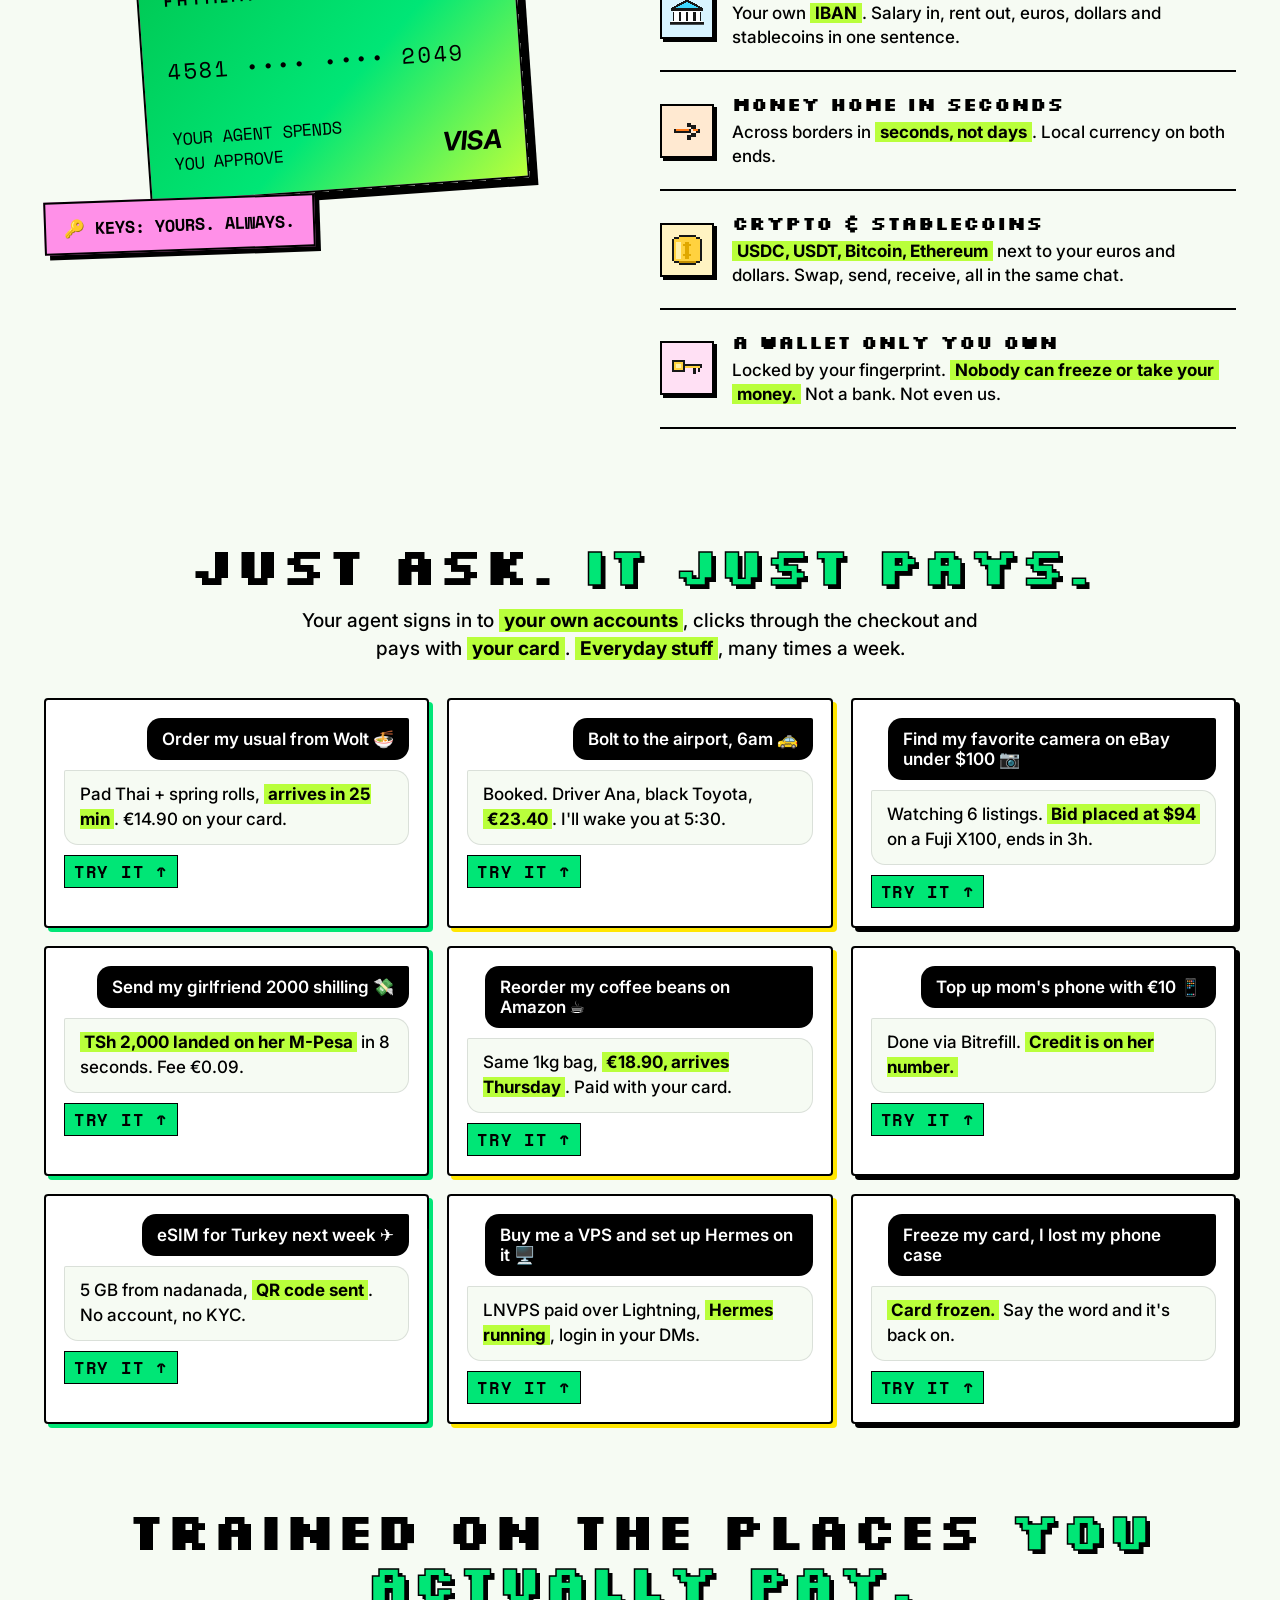
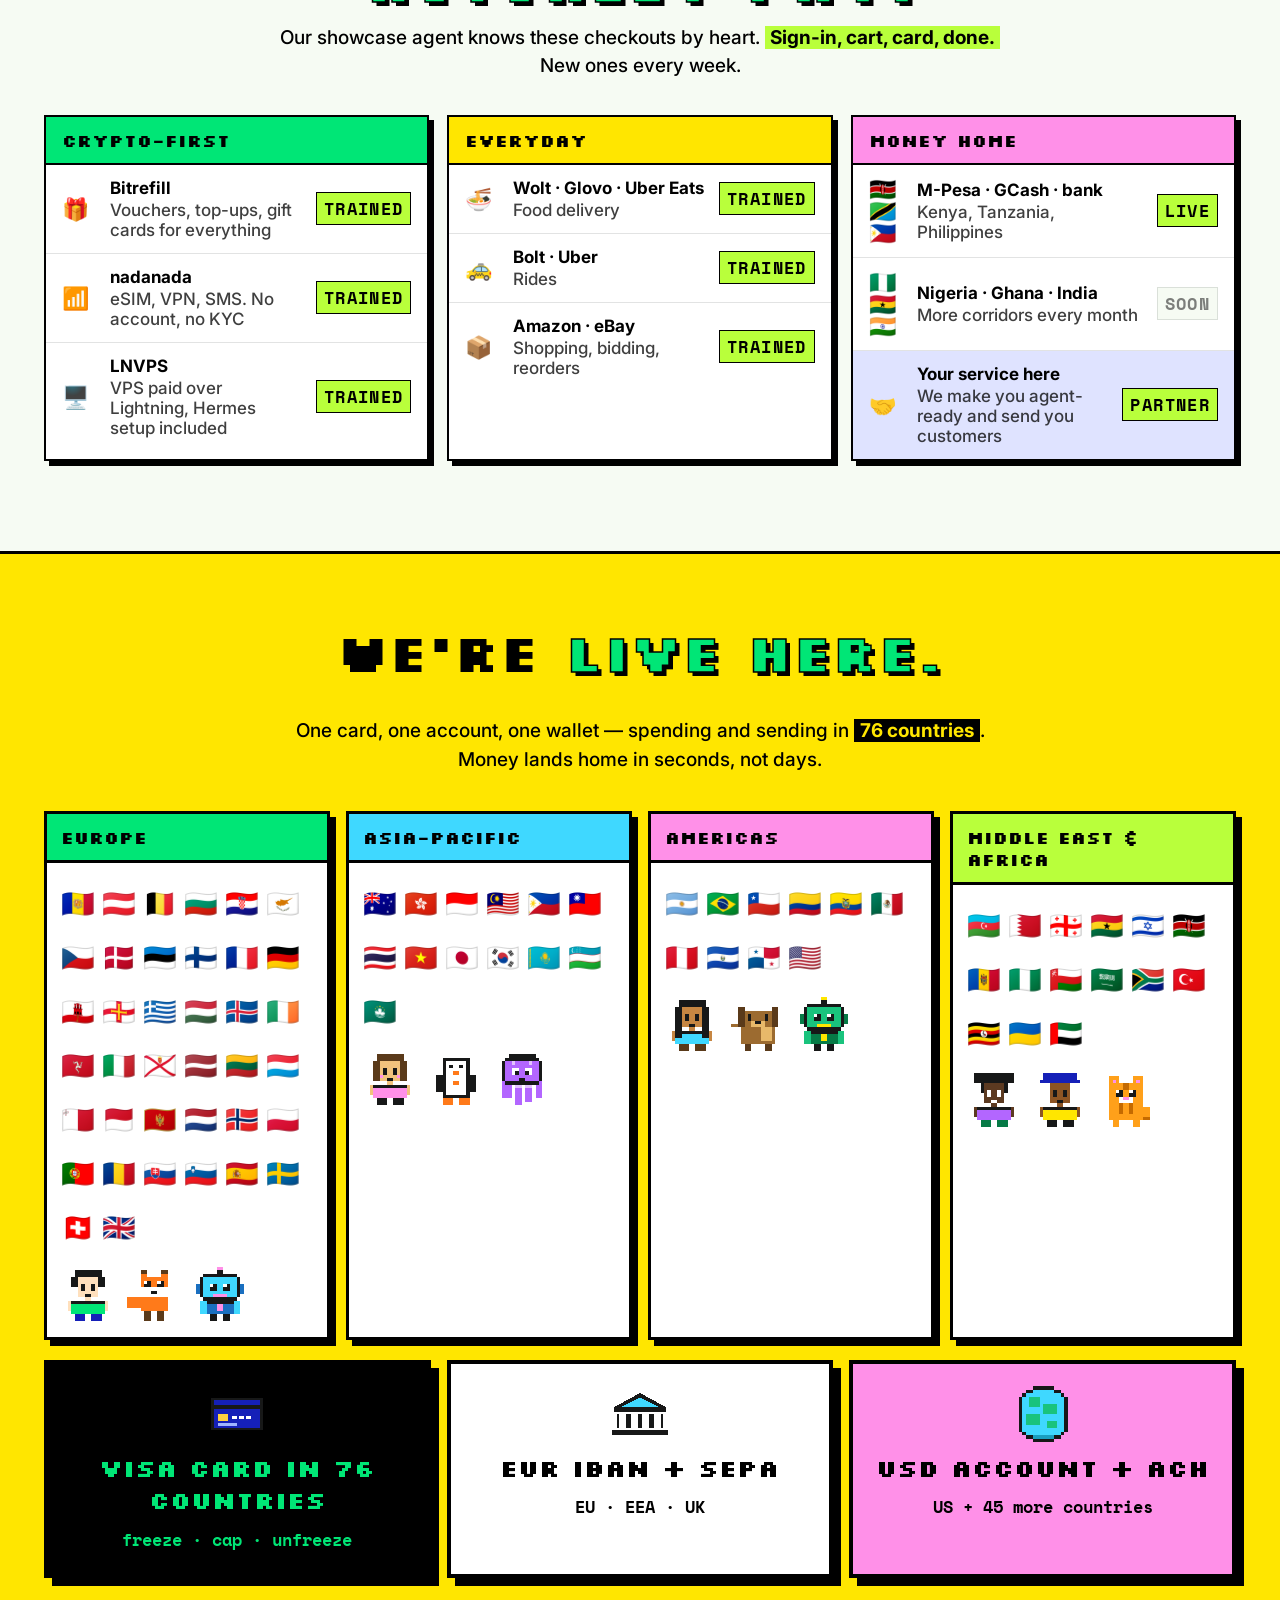
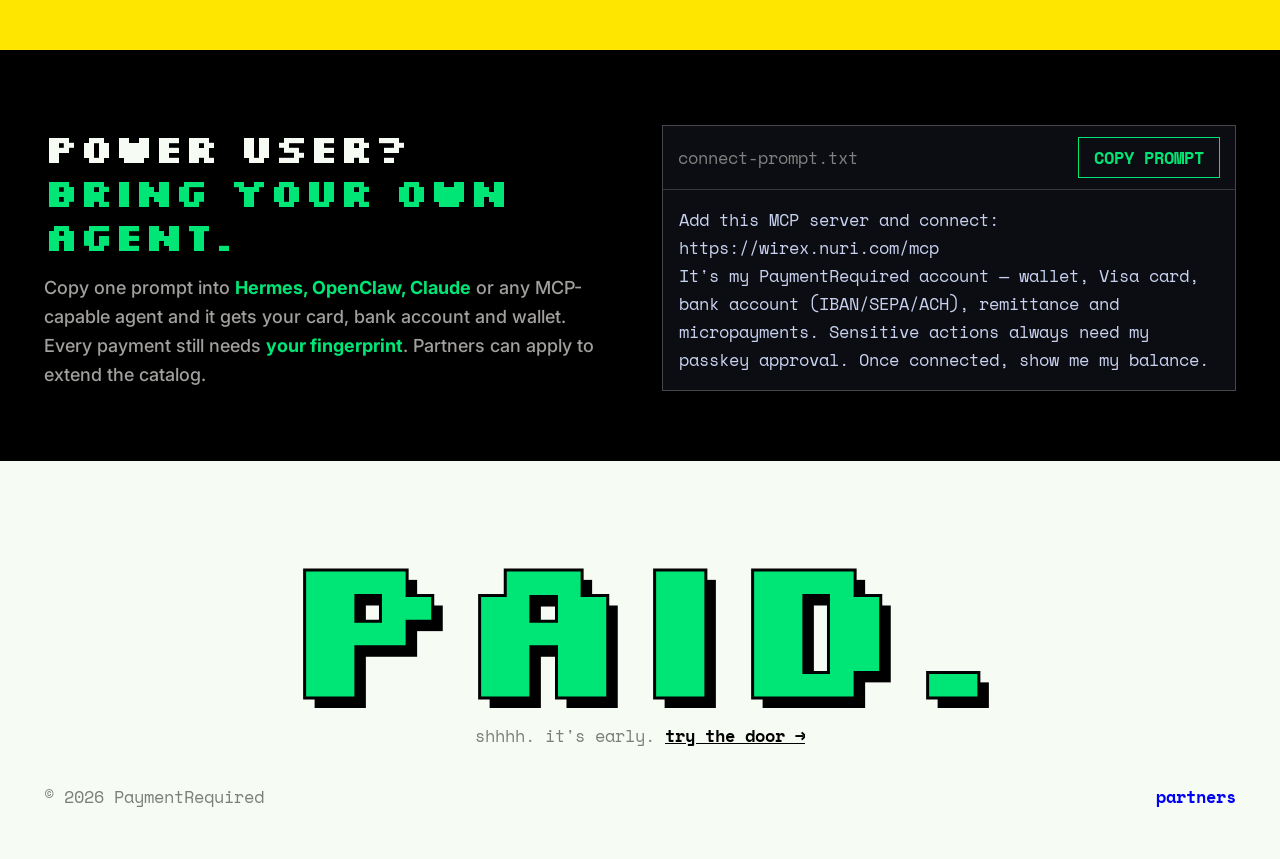
==== commit f30aae7a: "World section: 76 countries (actual flag count), honest IBAN (EU/EEA/UK) and ACH (US + 45) scope fro" ====
--- a/index.html
+++ b/index.html
@@ -450,7 +450,7 @@
 <div class="world">
   <div class="wrap">
     <h2 class="askhead">We're <em>live here.</em></h2>
-    <p class="wsub">One card, one account, one wallet — spending and sending in <b>78 countries</b>. Money lands home in seconds, not days.</p>
+    <p class="wsub">One card, one account, one wallet — spending and sending in <b>76 countries</b>. Money lands home in seconds, not days.</p>
     <div class="wgrid">
       <div class="wcol"><h5>Europe</h5><div class="flags">🇦🇩 🇦🇹 🇧🇪 🇧🇬 🇭🇷 🇨🇾 🇨🇿 🇩🇰 🇪🇪 🇫🇮 🇫🇷 🇩🇪 🇬🇮 🇬🇬 🇬🇷 🇭🇺 🇮🇸 🇮🇪 🇮🇲 🇮🇹 🇯🇪 🇱🇻 🇱🇹 🇱🇺 🇲🇹 🇲🇨 🇲🇪 🇳🇱 🇳🇴 🇵🇱 🇵🇹 🇷🇴 🇸🇰 🇸🇮 🇪🇸 🇸🇪 🇨🇭 🇬🇧</div><div class="wchars"><svg class="px"><use href="#px-h1"/></svg><svg class="px"><use href="#px-fox"/></svg><svg class="px"><use href="#px-rbl"/></svg></div></div>
       <div class="wcol"><h5>Asia-Pacific</h5><div class="flags">🇦🇺 🇭🇰 🇮🇩 🇲🇾 🇵🇭 🇹🇼 🇹🇭 🇻🇳 🇯🇵 🇰🇷 🇰🇿 🇺🇿 🇲🇴</div><div class="wchars"><svg class="px"><use href="#px-h2"/></svg><svg class="px"><use href="#px-pen"/></svg><svg class="px"><use href="#px-oct"/></svg></div></div>
@@ -458,9 +458,9 @@
       <div class="wcol"><h5>Middle East &amp; Africa</h5><div class="flags">🇦🇿 🇧🇭 🇬🇪 🇬🇭 🇮🇱 🇰🇪 🇲🇩 🇳🇬 🇴🇲 🇸🇦 🇿🇦 🇹🇷 🇺🇬 🇺🇦 🇦🇪</div><div class="wchars"><svg class="px"><use href="#px-h5"/></svg><svg class="px"><use href="#px-h4"/></svg><svg class="px"><use href="#px-cat"/></svg></div></div>
     </div>
     <div class="wcall">
-      <div class="wco"><svg class="px" viewBox="0 0 24 16"><use href="#px-card"/></svg><b>VISA card in 78 countries</b><span>freeze · cap · unfreeze</span></div>
-      <div class="wco"><svg class="px" viewBox="0 0 24 18"><use href="#px-bank"/></svg><b>EUR IBAN + SEPA</b><span>salary in · rent out</span></div>
-      <div class="wco"><svg class="px"><use href="#px-globe"/></svg><b>USD account + ACH (US)</b><span>dollars · stablecoins · BTC</span></div>
+      <div class="wco"><svg class="px" viewBox="0 0 24 16"><use href="#px-card"/></svg><b>VISA card in 76 countries</b><span>freeze · cap · unfreeze</span></div>
+      <div class="wco"><svg class="px" viewBox="0 0 24 18"><use href="#px-bank"/></svg><b>EUR IBAN + SEPA</b><span>EU · EEA · UK</span></div>
+      <div class="wco"><svg class="px"><use href="#px-globe"/></svg><b>USD account + ACH</b><span>US + 45 more countries</span></div>
     </div>
   </div>
 </div>
